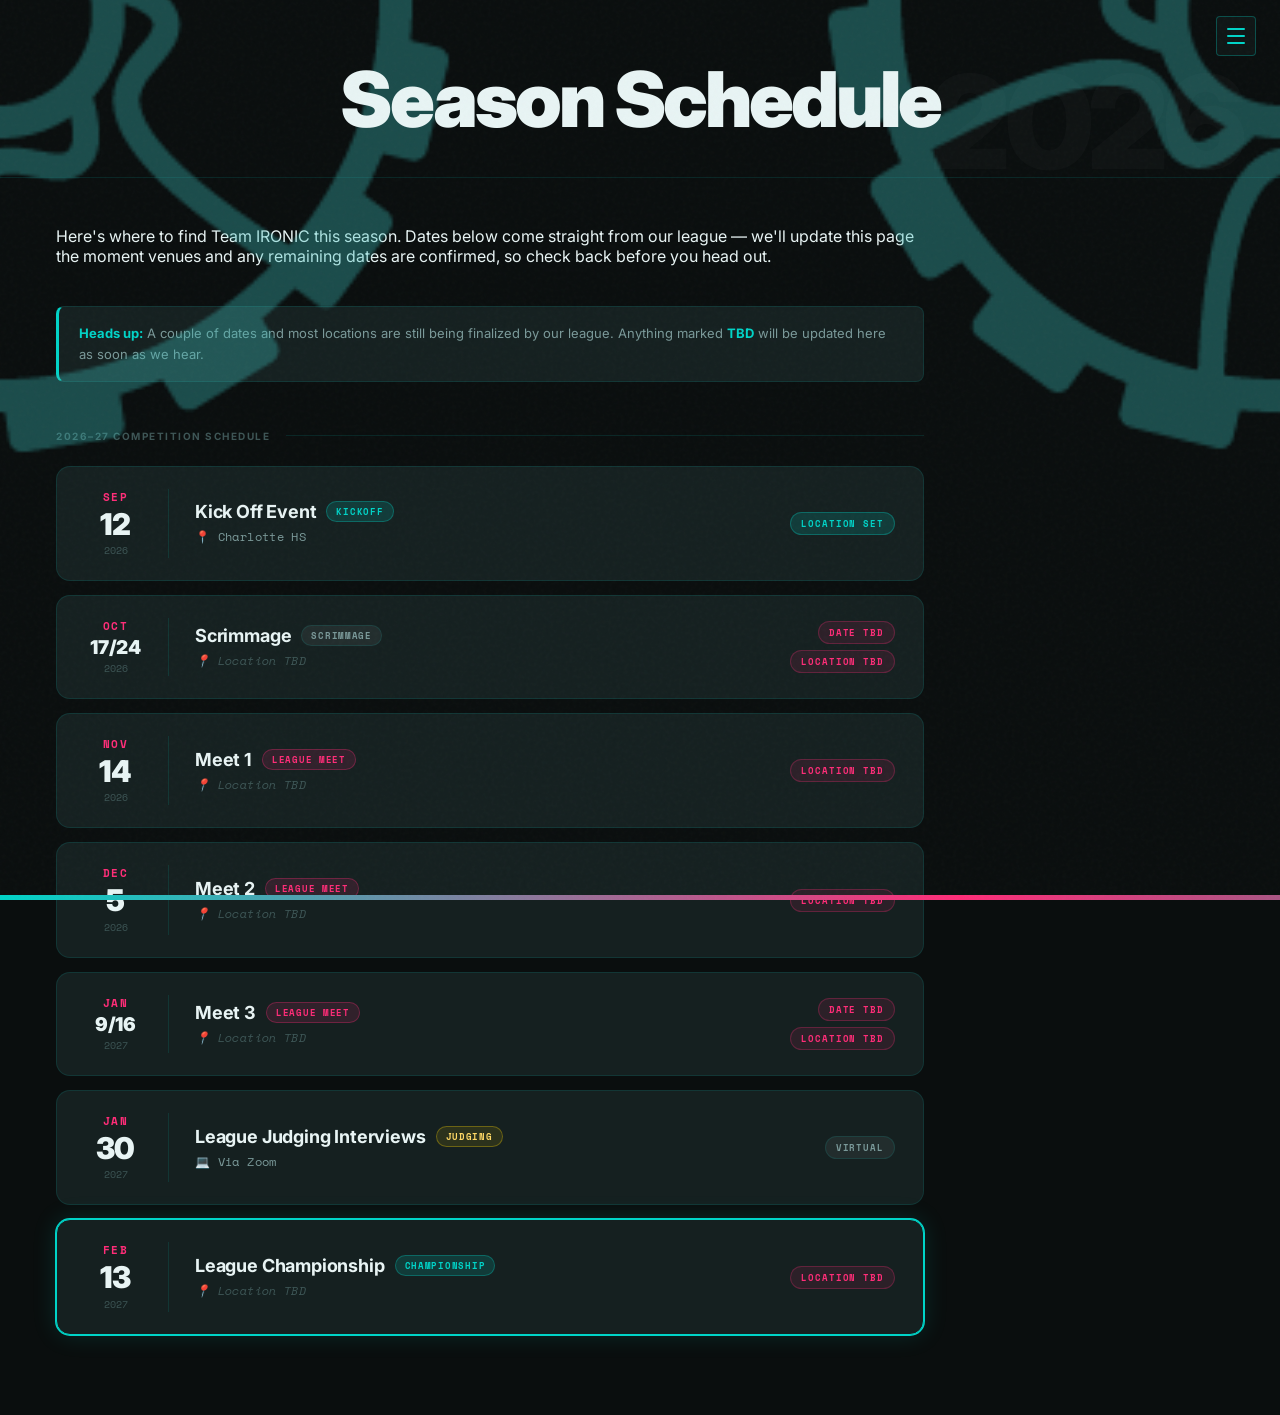
==== events.html @ a7f9b91f "Add files via upload" ====
<!DOCTYPE html>
<html lang="en">
<head>
<meta charset="UTF-8">
<meta name="viewport" content="width=device-width, initial-scale=1.0">
<title>Events — Team IRONIC</title>
<link rel="preconnect" href="https://fonts.googleapis.com">
<link rel="preconnect" href="https://fonts.gstatic.com" crossorigin>
<link href="https://fonts.googleapis.com/css2?family=Inter:wght@300;400;500;600;700;800;900&family=Space+Mono:wght@400;700&display=swap" rel="stylesheet">
<link rel="stylesheet" href="style.css">
</head>
<body data-page="events.html">


<!-- HAMBURGER BUTTON -->
<button class="hamburger-btn" id="hamburgerBtn" onclick="toggleNav()" aria-label="Toggle navigation">
  <span class="bar"></span>
  <span class="bar"></span>
  <span class="bar"></span>
</button>

<!-- NAV OVERLAY -->
<div class="nav-overlay" id="navOverlay" onclick="closeNav()"></div>


<!-- SIDEBAR -->
<nav id="sideNav">
  <div class="nav-brand">
    <div class="nav-number">FTC #14226</div>
    <div class="nav-logo"><span>IRON</span>IC</div>
    <div class="nav-sub">First Tech Challenge</div>
  </div>
  <div class="nav-links">
    <a class="nav-link" href="index.html">
      <span class="nav-icon">◈</span> Overview
    </a>
    <a class="nav-link" href="team.html">
      <span class="nav-icon">◉</span> Team
    </a>
    <a class="nav-link" href="events.html">
      <span class="nav-icon">▤</span> Events
    </a>
    <a class="nav-link" href="sponsor.html">
      <span class="nav-icon">◆</span> Sponsors
    </a>
  </div>
  <div class="nav-footer">
    <div class="nav-footer-text">
      Season 2026–27<br>
      BIOBUZZ
    </div>
  </div>
</nav>

  <main>

<div class="page active" id="page-events">
  <div class="page-header" style="position: relative; text-align: center; overflow: visible;">
    <h1 class="page-title" style="white-space: nowrap; position: relative; z-index: 3;">Season Schedule</h1>
    <div class="page-bg-text">2026</div>

    <!-- top-right gear -->
    <div style="position: absolute; top: 0; right: 0; width: 600px; height: 600px; overflow: hidden; pointer-events: none; z-index: 1;">
      <img src="gear.png" alt="" style="position: absolute; top: -600px; right: -600px; width: 1200px; height: 1200px; opacity: 0.35; animation: spin-cw 20s linear infinite;">
    </div>

    <!-- top-left gear -->
    <div style="position: absolute; top: 0; left: 0; width: 600px; height: 600px; overflow: hidden; pointer-events: none; z-index: 1;">
      <img src="gear.png" alt="" style="position: absolute; top: -600px; left: -600px; width: 1200px; height: 1200px; opacity: 0.35; animation: spin-ccw 20s linear infinite;">
    </div>
  </div>

  <div class="events-content">

    <p class="lead events-intro">
      Here's where to find Team IRONIC this season. Dates below come straight from our league — we'll
      update this page the moment venues and any remaining dates are confirmed, so check back before you head out.
    </p>

    <div class="events-note">
      <strong>Heads up:</strong> A couple of dates and most locations are still being finalized by our league.
      Anything marked <strong>TBD</strong> will be updated here as soon as we hear.
    </div>

    <div class="events-section-title">2026–27 Competition Schedule</div>

    <div class="event-timeline">

      <!-- Kick Off -->
      <div class="event-card">
        <div class="event-date-block">
          <div class="event-month">Sep</div>
          <div class="event-day">12</div>
          <div class="event-year">2026</div>
        </div>
        <div class="event-body">
          <div class="event-name-row">
            <span class="event-name">Kick Off Event</span>
            <span class="event-type-tag kickoff">Kickoff</span>
          </div>
          <div class="event-location">📍 Charlotte HS</div>
        </div>
        <div class="event-badges">
          <span class="event-badge confirmed">Location Set</span>
        </div>
      </div>

      <!-- Scrimmage -->
      <div class="event-card">
        <div class="event-date-block">
          <div class="event-month">Oct</div>
          <div class="event-day multi">17/24</div>
          <div class="event-year">2026</div>
        </div>
        <div class="event-body">
          <div class="event-name-row">
            <span class="event-name">Scrimmage</span>
            <span class="event-type-tag scrimmage">Scrimmage</span>
          </div>
          <div class="event-location tbd">📍 Location TBD</div>
        </div>
        <div class="event-badges">
          <span class="event-badge tbd">Date TBD</span>
          <span class="event-badge tbd">Location TBD</span>
        </div>
      </div>

      <!-- Meet 1 -->
      <div class="event-card">
        <div class="event-date-block">
          <div class="event-month">Nov</div>
          <div class="event-day">14</div>
          <div class="event-year">2026</div>
        </div>
        <div class="event-body">
          <div class="event-name-row">
            <span class="event-name">Meet 1</span>
            <span class="event-type-tag meet">League Meet</span>
          </div>
          <div class="event-location tbd">📍 Location TBD</div>
        </div>
        <div class="event-badges">
          <span class="event-badge tbd">Location TBD</span>
        </div>
      </div>

      <!-- Meet 2 -->
      <div class="event-card">
        <div class="event-date-block">
          <div class="event-month">Dec</div>
          <div class="event-day">5</div>
          <div class="event-year">2026</div>
        </div>
        <div class="event-body">
          <div class="event-name-row">
            <span class="event-name">Meet 2</span>
            <span class="event-type-tag meet">League Meet</span>
          </div>
          <div class="event-location tbd">📍 Location TBD</div>
        </div>
        <div class="event-badges">
          <span class="event-badge tbd">Location TBD</span>
        </div>
      </div>

      <!-- Meet 3 -->
      <div class="event-card">
        <div class="event-date-block">
          <div class="event-month">Jan</div>
          <div class="event-day multi">9/16</div>
          <div class="event-year">2027</div>
        </div>
        <div class="event-body">
          <div class="event-name-row">
            <span class="event-name">Meet 3</span>
            <span class="event-type-tag meet">League Meet</span>
          </div>
          <div class="event-location tbd">📍 Location TBD</div>
        </div>
        <div class="event-badges">
          <span class="event-badge tbd">Date TBD</span>
          <span class="event-badge tbd">Location TBD</span>
        </div>
      </div>

      <!-- Judging -->
      <div class="event-card">
        <div class="event-date-block">
          <div class="event-month">Jan</div>
          <div class="event-day">30</div>
          <div class="event-year">2027</div>
        </div>
        <div class="event-body">
          <div class="event-name-row">
            <span class="event-name">League Judging Interviews</span>
            <span class="event-type-tag judging">Judging</span>
          </div>
          <div class="event-location">💻 Via Zoom</div>
        </div>
        <div class="event-badges">
          <span class="event-badge virtual">Virtual</span>
        </div>
      </div>

      <!-- Championship -->
      <div class="event-card featured">
        <div class="event-date-block">
          <div class="event-month">Feb</div>
          <div class="event-day">13</div>
          <div class="event-year">2027</div>
        </div>
        <div class="event-body">
          <div class="event-name-row">
            <span class="event-name">League Championship</span>
            <span class="event-type-tag championship">Championship</span>
          </div>
          <div class="event-location tbd">📍 Location TBD</div>
        </div>
        <div class="event-badges">
          <span class="event-badge tbd">Location TBD</span>
        </div>
      </div>

    </div>

  </div>

</div>

</main>

<!-- RGB light strip, cycles through site colors at the very bottom of the page -->
<div class="rgb-strip"></div>

<script src="script.js"></script>
</body>
</html>
---- style.css ----
/* ============================================
   TEAM IRONIC WEBSITE STYLES
   All colors are set as CSS variables in :root
   at the very top. Change a value there and it
   updates everywhere on the site that uses it.
   ============================================ */

:root {
    --teal: #00D4C8;
    --teal-dim: #00A89E;
    --teal-glow: rgba(0,212,200,0.15);
    --teal-border: rgba(0,212,200,0.3);
    --pink: #FF2D78;
    --pink-dim: rgba(255,45,120,0.15);
    --bg: #0A0E0E;
    --bg2: #0F1616;
    --bg3: #131E1E;
    --surface: #152020;
    --surface2: #1C2B2B;
    --text: #E8F4F4;
    --text-dim: #7A9999;
    --text-muted: #3D5555;
    --border: rgba(0,212,200,0.12);
  }

  * { margin: 0; padding: 0; box-sizing: border-box; }

  html { scroll-behavior: smooth; }

  body {
    background: var(--bg);
    color: var(--text);
    font-family: "Inter", sans-serif;
    font-weight: 400;
    min-height: 100vh;
    overflow-x: hidden;
  }

  /* ── NOISE OVERLAY ── */
  body::before {
    content: "";
    position: fixed;
    inset: 0;
    background-image: url("data:image/svg+xml,%3Csvg viewBox='0 0 256 256' xmlns='http://www.w3.org/2000/svg'%3E%3Cfilter id='noise'%3E%3CfeTurbulence type='fractalNoise' baseFrequency='0.9' numOctaves='4' stitchTiles='stitch'/%3E%3C/filter%3E%3Crect width='100%25' height='100%25' filter='url(%23noise)' opacity='0.04'/%3E%3C/svg%3E");
    pointer-events: none;
    z-index: 9999;
    opacity: 0.6;
  }

  /* ── SIDEBAR NAV ── */
  nav {
    position: fixed;
    left: 0; top: 0; bottom: 0;
    width: 220px;
    background: var(--bg2);
    border-right: 1px solid var(--border);
    display: flex;
    flex-direction: column;
    padding: 0;
    z-index: 100;
    overflow: hidden;
  }

  .nav-brand {
    padding: 32px 24px 24px;
    border-bottom: 1px solid var(--border);
  }

  .nav-number {
    font-family: "Space Mono", monospace;
    font-size: 11px;
    color: var(--pink);
    letter-spacing: 0.2em;
    margin-bottom: 6px;
  }

  .nav-logo {
    font-family: "Inter", sans-serif;
    font-size: 18px;
    font-weight: 800;
    color: var(--text);
    letter-spacing: -0.02em;
    line-height: 1.2;
  }

  .nav-logo span { color: var(--teal); }

  .nav-sub {
    font-family: "Space Mono", monospace;
    font-size: 9px;
    color: var(--text-dim);
    letter-spacing: 0.15em;
    margin-top: 4px;
  }

  .nav-links {
    flex: 1;
    display: flex;
    flex-direction: column;
    padding: 16px 0;
    gap: 2px;
  }

  .nav-link {
    display: flex;
    align-items: center;
    gap: 12px;
    padding: 12px 24px;
    cursor: pointer;
    transition: all 0.2s;
    border-left: 2px solid transparent;
    font-family: "Space Mono", monospace;
    font-size: 11px;
    letter-spacing: 0.1em;
    color: var(--text-dim);
    text-transform: uppercase;
    position: relative;
    overflow: hidden;
  }

  .nav-link::before {
    content: "";
    position: absolute;
    inset: 0;
    background: var(--teal-glow);
    opacity: 0;
    transition: opacity 0.2s;
  }

  .nav-link:hover { color: var(--teal); border-left-color: var(--teal-dim); }
  .nav-link:hover::before { opacity: 1; }

  .nav-link.active {
    color: var(--teal);
    border-left-color: var(--teal);
  }
  .nav-link.active::before { opacity: 1; }

  /* pink accent on every other nav item hover */
  .nav-link:nth-child(even):hover { color: var(--pink); border-left-color: var(--pink); }
  .nav-link:nth-child(even):hover::before { background: var(--pink-dim); opacity: 1; }

  .nav-icon {
    font-size: 14px;
    width: 16px;
    text-align: center;
    flex-shrink: 0;
  }

  .nav-footer {
    padding: 20px 24px;
    border-top: 1px solid var(--border);
  }

  .nav-footer-text {
    font-family: "Space Mono", monospace;
    font-size: 9px;
    color: var(--text-muted);
    letter-spacing: 0.1em;
    line-height: 1.8;
  }

  /* ── MAIN CONTENT ── */
  main { margin-left: 220px; min-height: 100vh; }

  /* ── PAGES ── */
  .page { display: none; animation: fadeIn 0.3s ease; }
  .page.active { display: block; }
  @keyframes fadeIn { from { opacity:0; transform:translateY(6px); } to { opacity:1; transform:translateY(0); } }

  /* ── PAGE HEADER — not uniform, each page gets its own vibe via color ── */
  .page-header {
    padding: 64px 56px 40px;
    position: relative; overflow: hidden;
    border-bottom: 1px solid var(--border);
  }


  .page-title {
    font-family: "Inter", sans-serif;
    font-size: clamp(42px, 6vw, 80px);
    font-weight: 900;
    line-height: 0.95; color: var(--text); letter-spacing: -0.04em;
  }
  .page-title .accent { color: var(--teal); }
  .page-bg-text {
    position: absolute; right: 40px; bottom: -10px;
    font-family: "Inter", sans-serif; font-size: 130px; font-weight: 900;
    color: rgba(255,255,255,0.025); pointer-events: none; user-select: none;
    line-height:1; letter-spacing: -0.05em;
  }

  /* ── OVERVIEW ── */
  .overview-hero {
    display: grid; grid-template-columns: 1fr 420px;
    gap: 0; align-items: stretch; min-height: 380px;
    border-bottom: 1px solid var(--border);
  }
  .hero-text {
    padding: 56px 56px 48px;
    border-right: 1px solid var(--border);
    display: flex; flex-direction: column; justify-content: space-between;
  }
  .hero-text .lead {
    font-size: 22px; line-height: 1.8; color: var(--text-dim);
    margin-bottom: 0; font-weight: 400; max-width: 680px;
  }




  /* ── STATS — big, airy, each number feels deliberate ── */





  .stat-label {
    font-size: 12px; font-weight: 500; color: var(--text-muted);
    letter-spacing: 0; text-transform: none;
  }



  /* ── INFO SECTION — not a grid. each one is its own strip with a big number ── */






  /* counter column */








  /* ── EVENTS ── */

  .events-section-title {
    font-family: "Inter", sans-serif; font-size: 10px; font-weight: 700;
    letter-spacing: 0.15em; text-transform: uppercase; color: var(--text-muted);
    margin-bottom: 24px; display: flex; align-items: center; gap: 16px;
  }
  .events-section-title::after { content: ""; flex: 1; height: 1px; background: var(--border); }

  .events-content { padding: 48px 56px 72px; max-width: 980px; }
  .events-intro { margin-bottom: 40px; }

  .events-note {
    background: var(--surface);
    border: 1px solid var(--border);
    border-left: 3px solid var(--teal);
    border-radius: 8px;
    padding: 16px 20px;
    font-size: 13px;
    color: var(--text-dim);
    line-height: 1.6;
    margin-bottom: 48px;
  }
  .events-note strong { color: var(--teal); }

  .event-timeline {
    display: flex;
    flex-direction: column;
    gap: 14px;
    margin-bottom: 8px;
  }

  .event-card {
    display: flex;
    align-items: center;
    gap: 26px;
    background: var(--surface);
    border: 1px solid var(--border);
    border-radius: 14px;
    padding: 22px 28px;
    transition: border-color 0.2s, transform 0.2s;
  }
  .event-card:hover { border-color: var(--teal-border); transform: translateX(4px); }
  .event-card.featured {
    border-color: var(--teal);
    box-shadow: 0 0 0 1px var(--teal), 0 0 24px var(--teal-glow);
  }

  .event-date-block {
    flex-shrink: 0;
    width: 84px;
    text-align: center;
    border-right: 1px solid var(--border);
    padding-right: 22px;
  }
  .event-month {
    font-family: "Space Mono", monospace;
    font-size: 11px; font-weight: 700; letter-spacing: 0.15em;
    text-transform: uppercase; color: var(--pink);
    margin-bottom: 4px;
  }
  .event-day {
    font-family: "Inter", sans-serif;
    font-size: 30px; font-weight: 900; color: var(--text);
    line-height: 1.05; letter-spacing: -0.02em;
  }
  .event-day.multi { font-size: 19px; }
  .event-year {
    font-family: "Space Mono", monospace;
    font-size: 10px; color: var(--text-muted); margin-top: 3px;
  }

  .event-body { flex: 1; min-width: 0; }
  .event-name-row {
    display: flex; align-items: center; gap: 10px; flex-wrap: wrap;
    margin-bottom: 6px;
  }
  .event-name {
    font-size: 18px; font-weight: 700; color: var(--text); letter-spacing: -0.01em;
  }
  .event-type-tag {
    display: inline-block;
    font-family: "Space Mono", monospace;
    font-size: 9px; font-weight: 700; letter-spacing: 0.08em;
    text-transform: uppercase; padding: 3px 9px; border-radius: 20px;
    flex-shrink: 0;
  }
  .event-type-tag.kickoff      { background: var(--teal-glow); color: var(--teal); border: 1px solid var(--teal-border); }
  .event-type-tag.scrimmage    { background: rgba(255,255,255,0.06); color: var(--text-dim); border: 1px solid var(--border); }
  .event-type-tag.meet         { background: rgba(255,45,120,0.12); color: var(--pink); border: 1px solid rgba(255,45,120,0.3); }
  .event-type-tag.judging      { background: rgba(255,215,0,0.1); color: #FFD966; border: 1px solid rgba(255,215,0,0.3); }
  .event-type-tag.championship { background: var(--teal-glow); color: var(--teal); border: 1px solid var(--teal-border); }

  .event-location {
    font-family: "Space Mono", monospace;
    font-size: 12px; color: var(--text-dim); letter-spacing: 0.03em;
  }
  .event-location.tbd { color: var(--text-muted); font-style: italic; }

  .event-badges {
    flex-shrink: 0;
    display: flex; flex-direction: column; align-items: flex-end; gap: 6px;
  }
  .event-badge {
    font-family: "Space Mono", monospace;
    font-size: 9px; font-weight: 700; letter-spacing: 0.1em; text-transform: uppercase;
    padding: 4px 10px; border-radius: 20px; white-space: nowrap;
  }
  .event-badge.confirmed { background: var(--teal-glow); color: var(--teal); border: 1px solid var(--teal-border); }
  .event-badge.tbd       { background: rgba(255,45,120,0.1); color: var(--pink); border: 1px solid rgba(255,45,120,0.25); }
  .event-badge.virtual   { background: rgba(255,255,255,0.06); color: var(--text-dim); border: 1px solid var(--border); }

  @media (max-width: 700px) {
    .event-card { flex-wrap: wrap; padding: 20px; gap: 16px; }
    .event-date-block { border-right: none; border-bottom: 1px solid var(--border); width: 100%; text-align: left; padding-right: 0; padding-bottom: 14px; display: flex; align-items: baseline; gap: 10px; }
    .event-day { font-size: 22px; }
    .event-badges { flex-direction: row; align-items: center; width: 100%; }
    .events-content { padding: 32px 24px 56px; }
  }



  /* ── TEAM — big photo, name underneath, very clean ── */
  .team-content { padding: 48px 56px 72px; }
  .team-grid {
    display: flex !important;
    flex-wrap: wrap !important;
    justify-content: center !important;
    width: 100% !important;
    gap: 28px 24px; margin-bottom: 56px;
  }
  .team-card {
    background: transparent; border: none; border-radius: 0;
    overflow: visible; transition: transform 0.2s;
    width: 210px; flex-shrink: 0;
  }
  .team-card:hover { transform: translateY(-6px); }
  .team-card:nth-child(even):hover { transform: translateY(-6px); box-shadow: none; border-color: transparent; }
  .team-card-img { position: relative; aspect-ratio: 3/4; overflow: hidden; border-radius: 4px; margin-bottom: 14px; }
  .team-card-img img {
    width: 100%; height: 100%; object-fit: cover;
    filter: saturate(0) brightness(0.6); transition: filter 0.35s;
  }
  .team-card:hover .team-card-img img { filter: saturate(0.2) brightness(0.75); }
  .team-card-img::after {
    content: ""; position: absolute; bottom: 0; left: 0; right: 0;
    height: 60%; background: linear-gradient(to top, rgba(10,14,14,0.85), transparent);
  }
  .team-card-img::before {
    content: ""; position: absolute; bottom: 0; left: 0; right: 0; height: 2px;
    background: var(--teal); z-index: 2; transform: scaleX(0); transform-origin: left;
    transition: transform 0.3s ease;
  }
  .team-card:hover .team-card-img::before { transform: scaleX(1); }
  .team-card:nth-child(even) .team-card-img::before { background: var(--pink); }
  .team-card-body { padding: 0; }
  .team-card-name { font-size: 15px; font-weight: 600; color: var(--text); margin-bottom: 4px; letter-spacing: -0.01em; }
  .team-card-role { font-size: 11px; font-weight: 500; color: var(--teal); text-transform: uppercase; letter-spacing: 0.06em; }
  .team-card:nth-child(even) .team-card-role { color: var(--pink); }
  .team-card-grade { font-size: 11px; color: var(--text-muted); margin-top: 3px; }


  /* ── ALUMNI — no cards. big quotes ── */














  /* ── AWARDS ── */

  /* two featured awards side by side, no box feeling */

























  /* ── SPONSORS ── */
  .sponsor-content { padding: 48px 56px 72px; max-width: 980px; }
  .sponsor-intro { margin-bottom: 40px; }

  .tier-grid {
    display: grid;
    grid-template-columns: repeat(4, 1fr);
    gap: 16px;
    margin-bottom: 8px;
  }
  .tier-card {
    background: var(--surface);
    border: 1px solid var(--border);
    border-radius: 10px;
    padding: 22px 18px;
    text-align: center;
  }
  .tier-card.tier-featured {
    border-color: var(--teal);
    box-shadow: 0 0 0 1px var(--teal), 0 0 24px var(--teal-glow);
  }
  .tier-name {
    font-family: "Space Mono", monospace;
    font-size: 12px; font-weight: 700; letter-spacing: 0.1em; text-transform: uppercase;
    color: var(--pink); margin-bottom: 10px;
  }
  .tier-card.tier-featured .tier-name { color: var(--teal); }
  .tier-amount {
    font-family: "Inter", sans-serif;
    font-size: 26px; font-weight: 800; color: var(--text); margin-bottom: 10px; letter-spacing: -0.02em;
  }
  .tier-perks { font-size: 12px; color: var(--text-dim); line-height: 1.5; }

  .sponsor-form-wrap {
    background: var(--surface);
    border: 1px solid var(--border);
    border-radius: 14px;
    padding: 40px;
    max-width: 640px;
  }

  .form-row { margin-bottom: 20px; }
  .form-row-split { display: grid; grid-template-columns: 1fr 1fr; gap: 20px; }

  .sponsor-form-wrap label {
    display: block;
    font-family: "Space Mono", monospace;
    font-size: 11px; font-weight: 700; letter-spacing: 0.08em; text-transform: uppercase;
    color: var(--text-dim); margin-bottom: 8px;
  }

  .sponsor-form-wrap input[type="text"],
  .sponsor-form-wrap input[type="email"],
  .sponsor-form-wrap input[type="tel"],
  .sponsor-form-wrap select,
  .sponsor-form-wrap textarea {
    width: 100%;
    background: var(--bg2);
    border: 1px solid var(--border);
    border-radius: 6px;
    padding: 11px 14px;
    color: var(--text);
    font-family: "Inter", sans-serif;
    font-size: 14px;
    outline: none;
    transition: border-color 0.15s;
  }
  .sponsor-form-wrap textarea { resize: vertical; }
  .sponsor-form-wrap input:focus,
  .sponsor-form-wrap select:focus,
  .sponsor-form-wrap textarea:focus { border-color: var(--teal); }

  .sponsor-submit-btn {
    margin-top: 4px;
    padding: 12px 27px;
    background: var(--teal);
    color: var(--bg);
    border: 2px solid var(--teal);
    border-radius: 8px;
    font-family: "Inter", sans-serif;
    font-size: 14px;
    font-weight: 700;
    letter-spacing: 0.01em;
    cursor: pointer;
    transition: background 0.15s, color 0.15s, border-color 0.15s;
  }
  .sponsor-submit-btn:hover:not(:disabled) {
    background: transparent; color: var(--pink); border-color: var(--pink);
  }
  .sponsor-submit-btn:disabled { opacity: 0.6; cursor: default; }

  .form-status { margin-top: 14px; font-size: 13px; }
  .form-status.error { color: var(--pink); }

  .form-success {
    background: var(--surface);
    border: 1px solid var(--teal-border);
    border-radius: 14px;
    padding: 40px;
    max-width: 640px;
  }
  .form-success-title {
    font-family: "Inter", sans-serif;
    font-size: 22px; font-weight: 800; color: var(--teal); margin-bottom: 10px;
  }
  .form-success p { color: var(--text-dim); font-size: 14px; line-height: 1.6; }

  @media (max-width: 900px) {
    .tier-grid { grid-template-columns: repeat(2, 1fr); }
    .form-row-split { grid-template-columns: 1fr; gap: 0; }
    .sponsor-form-wrap { padding: 28px; }
    .sponsor-content { padding: 32px 24px 56px; }
  }

  /* ── CONTACT ── */

















  /* ── SCROLLBAR ── */
  ::-webkit-scrollbar { width: 4px; }
  ::-webkit-scrollbar-track { background: var(--bg); }
  ::-webkit-scrollbar-thumb {
    background: linear-gradient(var(--pink), var(--teal));
    border-radius: 2px;
  }

  /* ── HAMBURGER BUTTON (always visible) ── */
  .hamburger-btn {
    position: fixed;
    top: 16px;
    left: 16px;
    z-index: 300;
    width: 40px;
    height: 40px;
    background: var(--bg2);
    border: 1px solid var(--teal-border);
    border-radius: 4px;
    cursor: pointer;
    display: flex;
    flex-direction: column;
    align-items: center;
    justify-content: center;
    gap: 5px;
    transition: background 0.2s, border-color 0.2s;
  }

  .hamburger-btn:hover {
    background: var(--surface);
    border-color: var(--teal);
  }

  .hamburger-btn .bar {
    width: 18px;
    height: 2px;
    background: var(--teal);
    border-radius: 2px;
    transition: all 0.25s ease;
    transform-origin: center;
  }

  .hamburger-btn.open {
    border-color: rgba(255,45,120,0.5);
    background: rgba(255,45,120,0.08);
  }

  .hamburger-btn.open .bar { background: var(--pink); }

  .hamburger-btn.open .bar:nth-child(1) {
    transform: translateY(7px) rotate(45deg);
  }
  .hamburger-btn.open .bar:nth-child(2) {
    opacity: 0;
    transform: scaleX(0);
  }
  .hamburger-btn.open .bar:nth-child(3) {
    transform: translateY(-7px) rotate(-45deg);
  }

  /* ── NAV OVERLAY ── */
  .nav-overlay {
    position: fixed;
    inset: 0;
    background: rgba(0,0,0,0.6);
    z-index: 150;
    opacity: 0;
    pointer-events: none;
    transition: opacity 0.3s;
    backdrop-filter: blur(2px);
  }
  .nav-overlay.visible {
    opacity: 1;
    pointer-events: all;
  }


  /* ── GLOW EFFECTS ── */
  .glow-dot {
    display: inline-block;
    width: 6px;
    height: 6px;
    border-radius: 50%;
    background: var(--teal);
    box-shadow: 0 0 8px var(--teal);
    margin-right: 8px;
    animation: pulse 2s infinite;
  }

  @keyframes pulse {
    0%,100% { opacity: 1; }
    50% { opacity: 0.4; }
  }



  /* ── DESKTOP: sidebar hidden by default, slides in via hamburger ── */
  @media (min-width: 769px) {
    .hamburger-btn { display: flex !important; left: auto !important; right: 24px !important; }
    main { margin-left: 0; }

    nav {
      transform: translateX(-100%);
      transition: transform 0.3s cubic-bezier(0.4,0,0.2,1);
      z-index: 200;
    }
    nav.open {
      transform: translateX(0);
    }

    .nav-overlay {
      display: block !important;
      opacity: 0;
      pointer-events: none;
      transition: opacity 0.3s;
    }
    .nav-overlay.visible { opacity: 1; pointer-events: all; }
  }

  /* ── TABLET (769–1100px): tighter content padding ── */
  @media (min-width: 769px) and (max-width: 1100px) {
    .page-header,
  .overview-hero,
  .team-content {
      padding-left: 32px !important;
      padding-right: 32px !important;
    }
    .overview-hero { grid-template-columns: 1fr !important; }



    .page-bg-text { display: none !important; }
    .hero-banner-wrap { padding-left: 32px !important; padding-right: 32px !important; }
    .hero-banner-wrap .hero-ghost { display: none !important; }
    .hero-banner-wrap .hero-title-row span { font-size: clamp(32px, 7vw, 72px) !important; }
  }

/* ---- gear spin animations + hero banner layout (from the home page) ---- */
/* ── GEAR SPIN ANIMATIONS ── */
  @keyframes spin-cw  { from { transform: rotate(0deg); } to { transform: rotate(360deg); } }
  @keyframes spin-ccw { from { transform: rotate(0deg); } to { transform: rotate(-360deg); } }
  .gear-spin         { animation: spin-cw  20s linear infinite; display: block; width: 100%; }
  .gear-spin-reverse { animation: spin-ccw 20s linear infinite; display: block; width: 100%; }

  .hero-banner-wrap {
    position: relative;
    width: 100%;
    overflow: visible;
    background: var(--bg);
  }

  /* ── DESKTOP HERO ── */
  .hero-desktop {
    position: relative;
    padding: 56px 56px 0;
    min-height: 420px;
  }

  .hero-top-row {
    display: flex;
    justify-content: space-between;
    align-items: flex-start;
    position: relative;
    z-index: 3;
    margin-bottom: 28px;
  }

  .hero-teamnum {
    font-family: "Inter", sans-serif;
    font-size: 18px;
    font-weight: 700;
    color: var(--text-muted);
    letter-spacing: 0.05em;
    text-decoration: underline;
    text-decoration-color: var(--border);
    text-underline-offset: 6px;
    margin-bottom: 8px;
  }

  .hero-teamname {
    font-family: "Inter", sans-serif;
    font-size: clamp(80px, 11vw, 160px);
    font-weight: 900;
    color: var(--teal);
    letter-spacing: -0.04em;
    line-height: 0.9;
  }

  .hero-meta-block {
    position: fixed;
    bottom: 24px;
    right: 24px;
    text-align: right;
    z-index: 50;
  }
  .hero-meta-line {
    font-family: "Space Mono", monospace;
    font-size: 11px;
    color: var(--text-dim);
    letter-spacing: 0.08em;
    line-height: 1.6;
  }
  .hero-meta-line:first-child { color: var(--pink); font-weight: 700; }



  .hero-stats {
    display: flex;
    align-items: stretch;
    border: 1px solid var(--border);
    border-radius: 8px;
    overflow: hidden;
    width: fit-content;
    position: relative;
    z-index: 3;
    background: var(--surface);
    margin-bottom: 40px;
  }
  .hero-stat {
    padding: 14px 26px;
    display: flex;
    flex-direction: column;
    gap: 3px;
  }
  .hero-stat-num {
    font-family: "Inter", sans-serif;
    font-size: 20px; font-weight: 800;
    color: var(--pink); letter-spacing: -0.02em; line-height: 1;
  }
  .hero-stat-label {
    font-size: 10px; font-weight: 500;
    color: var(--pink); opacity: 0.7; text-transform: uppercase; letter-spacing: 0.05em;
  }
  .hero-stat-div { width: 1px; background: var(--border); flex-shrink: 0; }

  /* gears bleeding off bottom corners — same size, exactly half cropped by page edge */
  .hero-gear-desktop-left {
    position: absolute;
    bottom: -460px; left: -300px;
    width: 600px;
    opacity: 0.6;
    z-index: 1;
    pointer-events: none;
  }
  .hero-gear-desktop-right {
    position: absolute;
    bottom: -180px; right: -300px;
    width: 600px;
    opacity: 0.6;
    z-index: 1;
    pointer-events: none;
  }

  .hero-cutoff-line {
    position: relative;
    z-index: 3;
    height: 1px;
    background: linear-gradient(90deg, var(--teal), var(--pink), transparent);
    margin: 0 -56px;
  }


/* ---- countdown card responsive width ---- */
@media (max-width: 1000px) {
    .countdown-card { flex: 1 1 100% !important; max-width: 460px; }
  }

/* ---- countdown card styling ---- */
.countdown-card {
    background: var(--surface);
    border: 1px solid var(--border);
    border-radius: 14px;
    padding: 40px 40px 36px;
  }
  .countdown-label {
    font-family: "Space Mono", monospace;
    font-size: 13px;
    color: var(--teal);
    letter-spacing: 0.2em;
    text-transform: uppercase;
    display: flex;
    align-items: center;
    justify-content: center;
    text-align: center;
    gap: 10px;
    margin-bottom: 32px;
  }






  @media (max-width: 900px) {
    .countdown-card { flex: 1 1 100% !important; }
  }

/* ---- rgb light strip at the bottom of the page (desktop only) ---- */
.rgb-strip { display: none; }
  @media (min-width: 769px) {
    .rgb-strip {
      display: block;
      position: fixed;
      bottom: 0; left: 0; right: 0;
      height: 5px;
      background: linear-gradient(90deg,
        var(--teal), var(--pink), var(--teal-dim), var(--pink), var(--teal));
      background-size: 300% 100%;
      animation: rgbCycle 8s linear infinite;
      z-index: 250;
      pointer-events: none;
    }
  }
  @keyframes rgbCycle {
    0%   { background-position: 0% 0; }
    100% { background-position: 300% 0; }
  }
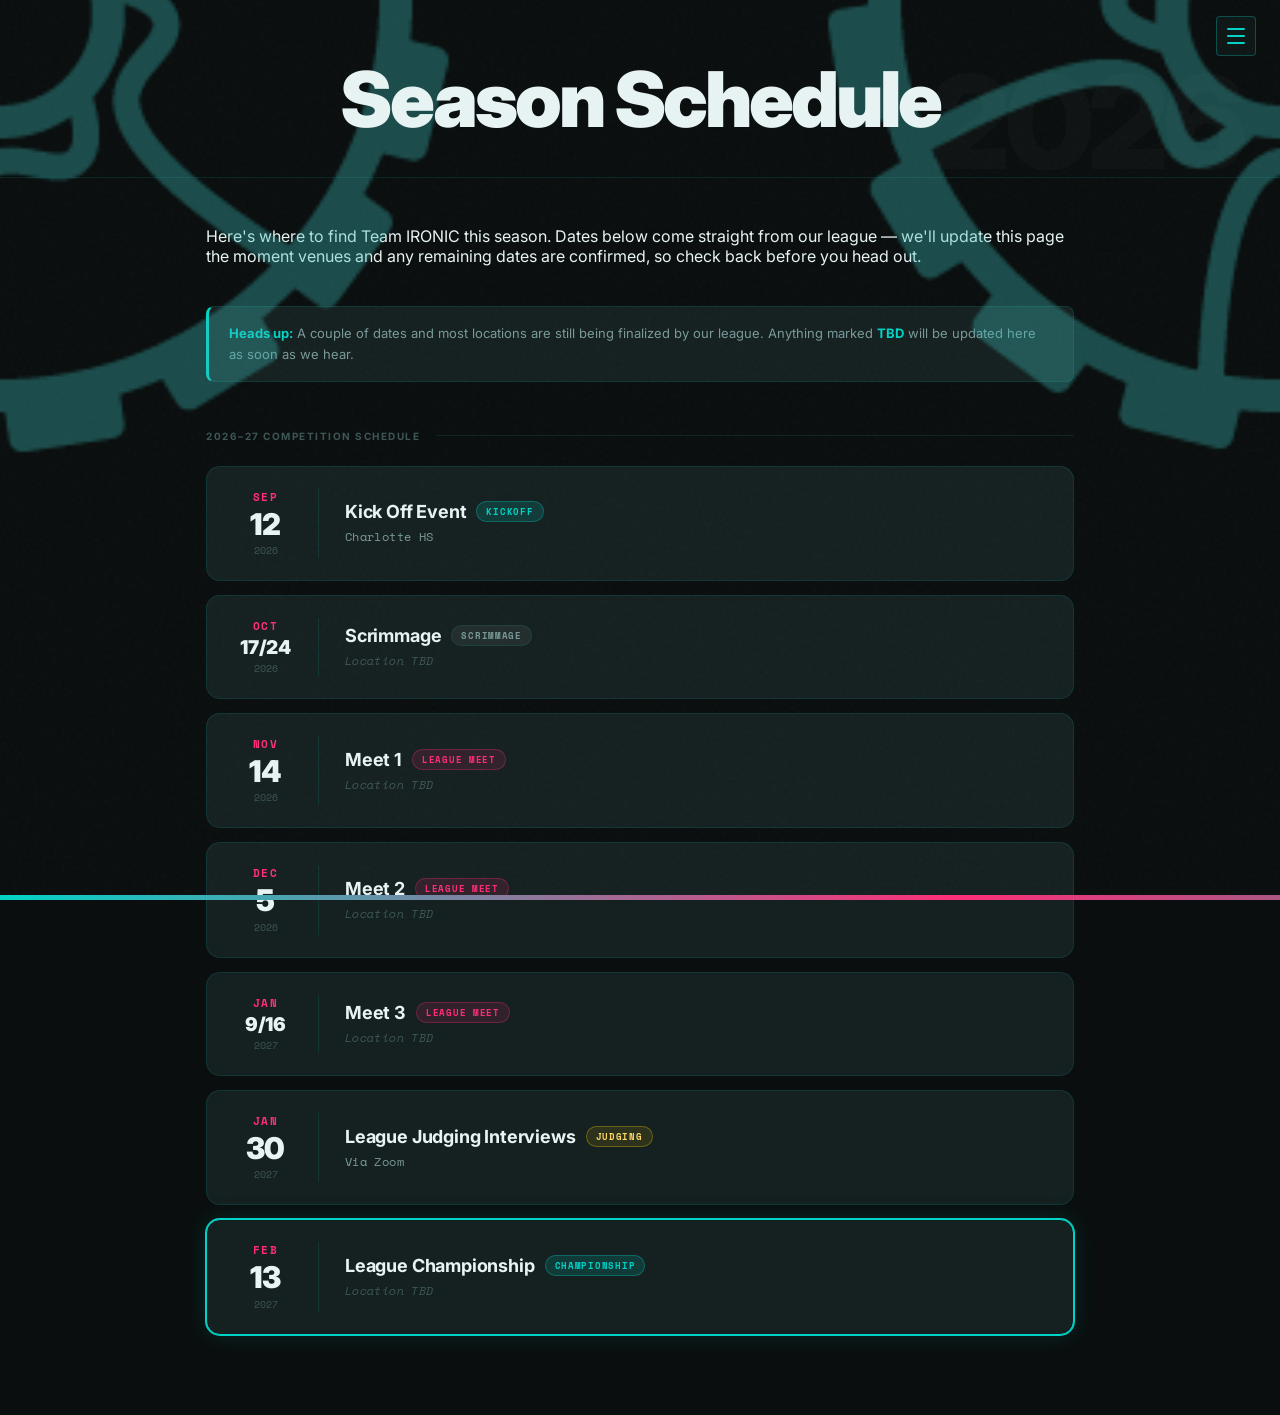
==== commit 09d47ef1: "Add files via upload" ====
--- a/events.html
+++ b/events.html
@@ -98,10 +98,7 @@
             <span class="event-name">Kick Off Event</span>
             <span class="event-type-tag kickoff">Kickoff</span>
           </div>
-          <div class="event-location">📍 Charlotte HS</div>
-        </div>
-        <div class="event-badges">
-          <span class="event-badge confirmed">Location Set</span>
+          <div class="event-location">Charlotte HS</div>
         </div>
       </div>
 
@@ -117,11 +114,7 @@
             <span class="event-name">Scrimmage</span>
             <span class="event-type-tag scrimmage">Scrimmage</span>
           </div>
-          <div class="event-location tbd">📍 Location TBD</div>
-        </div>
-        <div class="event-badges">
-          <span class="event-badge tbd">Date TBD</span>
-          <span class="event-badge tbd">Location TBD</span>
+          <div class="event-location tbd">Location TBD</div>
         </div>
       </div>
 
@@ -137,10 +130,7 @@
             <span class="event-name">Meet 1</span>
             <span class="event-type-tag meet">League Meet</span>
           </div>
-          <div class="event-location tbd">📍 Location TBD</div>
-        </div>
-        <div class="event-badges">
-          <span class="event-badge tbd">Location TBD</span>
+          <div class="event-location tbd">Location TBD</div>
         </div>
       </div>
 
@@ -156,10 +146,7 @@
             <span class="event-name">Meet 2</span>
             <span class="event-type-tag meet">League Meet</span>
           </div>
-          <div class="event-location tbd">📍 Location TBD</div>
-        </div>
-        <div class="event-badges">
-          <span class="event-badge tbd">Location TBD</span>
+          <div class="event-location tbd">Location TBD</div>
         </div>
       </div>
 
@@ -175,11 +162,7 @@
             <span class="event-name">Meet 3</span>
             <span class="event-type-tag meet">League Meet</span>
           </div>
-          <div class="event-location tbd">📍 Location TBD</div>
-        </div>
-        <div class="event-badges">
-          <span class="event-badge tbd">Date TBD</span>
-          <span class="event-badge tbd">Location TBD</span>
+          <div class="event-location tbd">Location TBD</div>
         </div>
       </div>
 
@@ -195,10 +178,7 @@
             <span class="event-name">League Judging Interviews</span>
             <span class="event-type-tag judging">Judging</span>
           </div>
-          <div class="event-location">💻 Via Zoom</div>
-        </div>
-        <div class="event-badges">
-          <span class="event-badge virtual">Virtual</span>
+          <div class="event-location">Via Zoom</div>
         </div>
       </div>
 
@@ -214,10 +194,7 @@
             <span class="event-name">League Championship</span>
             <span class="event-type-tag championship">Championship</span>
           </div>
-          <div class="event-location tbd">📍 Location TBD</div>
-        </div>
-        <div class="event-badges">
-          <span class="event-badge tbd">Location TBD</span>
+          <div class="event-location tbd">Location TBD</div>
         </div>
       </div>
 
--- a/style.css
+++ b/style.css
@@ -247,7 +247,7 @@
   }
   .events-section-title::after { content: ""; flex: 1; height: 1px; background: var(--border); }
 
-  .events-content { padding: 48px 56px 72px; max-width: 980px; }
+  .events-content { padding: 48px 56px 72px; max-width: 980px; margin: 0 auto; }
   .events-intro { margin-bottom: 40px; }
 
   .events-note {
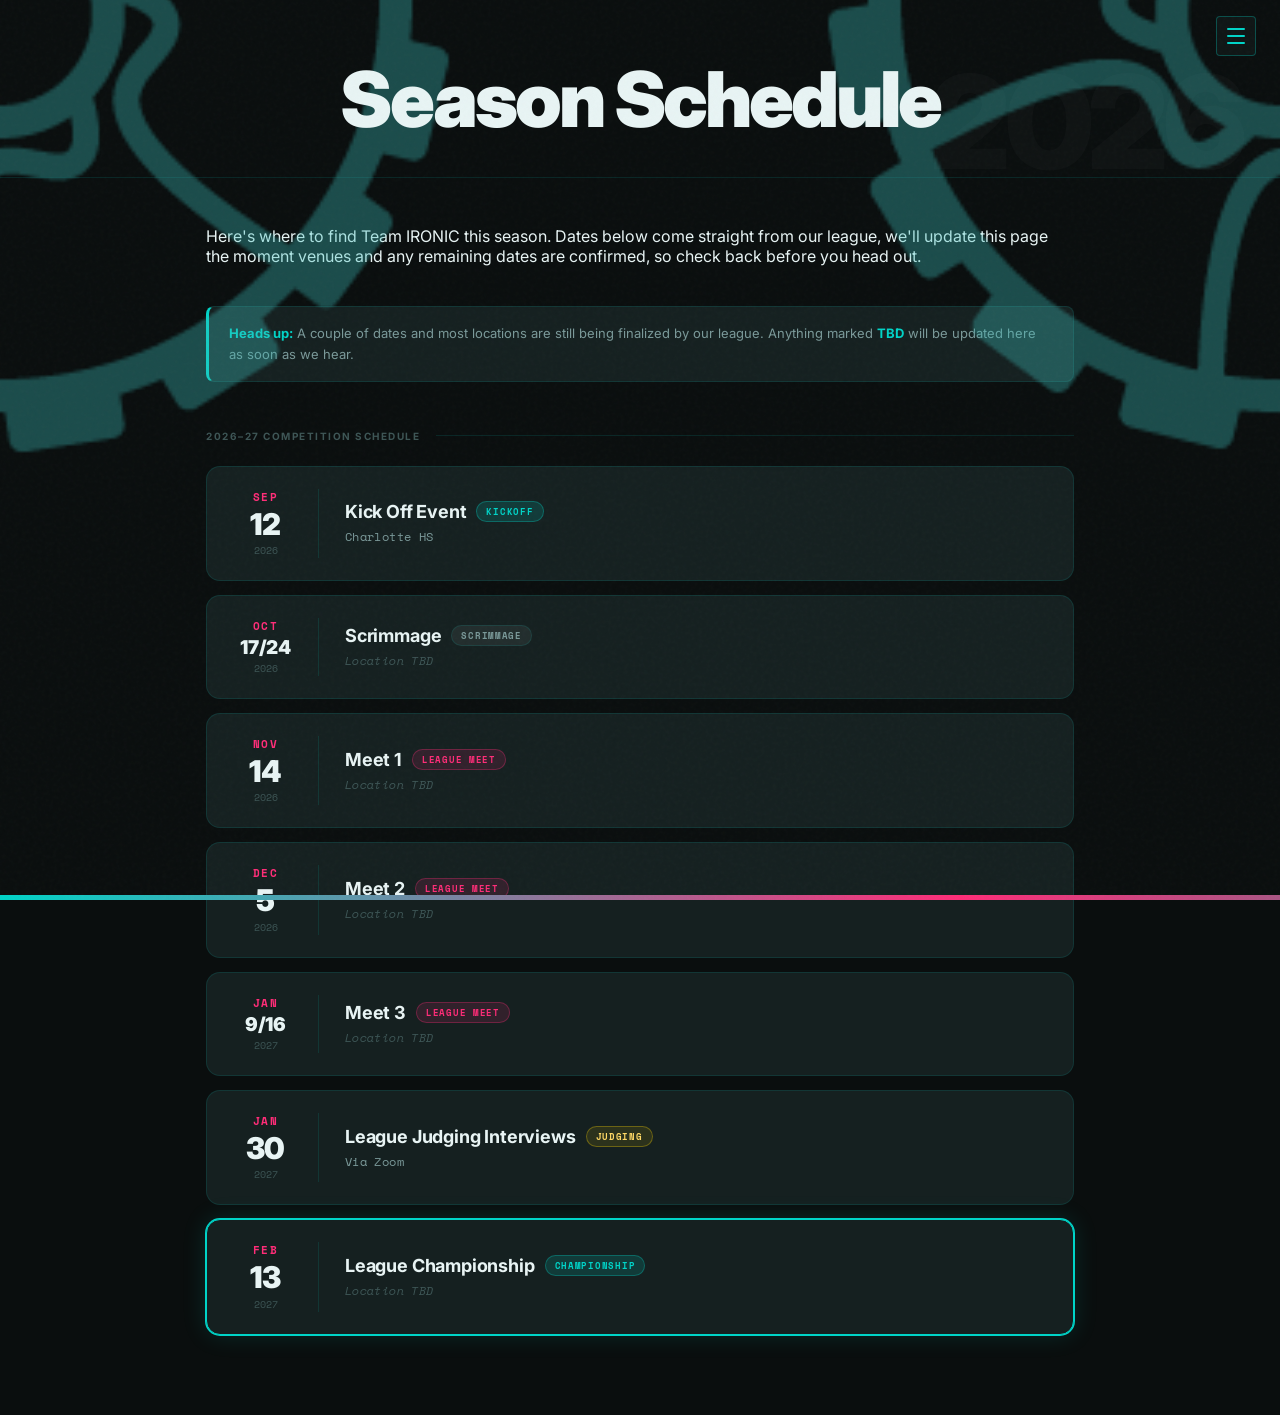
==== commit 19416e84: "Add files via upload" ====
--- a/events.html
+++ b/events.html
@@ -40,9 +40,6 @@
     <a class="nav-link" href="events.html">
       <span class="nav-icon">▤</span> Events
     </a>
-    <a class="nav-link" href="sponsor.html">
-      <span class="nav-icon">◆</span> Sponsors
-    </a>
   </div>
   <div class="nav-footer">
     <div class="nav-footer-text">
@@ -73,7 +70,7 @@
   <div class="events-content">
 
     <p class="lead events-intro">
-      Here's where to find Team IRONIC this season. Dates below come straight from our league — we'll
+      Here's where to find Team IRONIC this season. Dates below come straight from our league, we'll
       update this page the moment venues and any remaining dates are confirmed, so check back before you head out.
     </p>
 
--- a/style.css
+++ b/style.css
@@ -174,8 +174,8 @@
     position: relative; overflow: hidden;
     border-bottom: 1px solid var(--border);
   }
-
-
+  
+  
   .page-title {
     font-family: "Inter", sans-serif;
     font-size: clamp(42px, 6vw, 80px);
@@ -205,41 +205,41 @@
     font-size: 22px; line-height: 1.8; color: var(--text-dim);
     margin-bottom: 0; font-weight: 400; max-width: 680px;
   }
-
-
-
+  
+  
+  
 
   /* ── STATS — big, airy, each number feels deliberate ── */
-
-
-
-
-
+  
+  
+  
+  
+  
   .stat-label {
     font-size: 12px; font-weight: 500; color: var(--text-muted);
     letter-spacing: 0; text-transform: none;
   }
 
-
+  
 
   /* ── INFO SECTION — not a grid. each one is its own strip with a big number ── */
-
-
-
-
-
+  
+  
+  
+  
+  
 
   /* counter column */
-
-
-
-
-
-
-
+  
+  
+
+  
+  
+
+  
 
   /* ── EVENTS ── */
-
+  
   .events-section-title {
     font-family: "Inter", sans-serif; font-size: 10px; font-weight: 700;
     letter-spacing: 0.15em; text-transform: uppercase; color: var(--text-muted);
@@ -350,15 +350,21 @@
   .event-badge.tbd       { background: rgba(255,45,120,0.1); color: var(--pink); border: 1px solid rgba(255,45,120,0.25); }
   .event-badge.virtual   { background: rgba(255,255,255,0.06); color: var(--text-dim); border: 1px solid var(--border); }
 
-  @media (max-width: 700px) {
-    .event-card { flex-wrap: wrap; padding: 20px; gap: 16px; }
-    .event-date-block { border-right: none; border-bottom: 1px solid var(--border); width: 100%; text-align: left; padding-right: 0; padding-bottom: 14px; display: flex; align-items: baseline; gap: 10px; }
-    .event-day { font-size: 22px; }
-    .event-badges { flex-direction: row; align-items: center; width: 100%; }
-    .events-content { padding: 32px 24px 56px; }
-  }
-
-
+  
+  
+  
+  
+  
+  
+  
+  
+  
+  
+  
+  
+  
+  
+  
 
   /* ── TEAM — big photo, name underneath, very clean ── */
   .team-content { padding: 48px 56px 72px; }
@@ -375,7 +381,6 @@
     width: 210px; flex-shrink: 0;
   }
   .team-card:hover { transform: translateY(-6px); }
-  .team-card:nth-child(even):hover { transform: translateY(-6px); box-shadow: none; border-color: transparent; }
   .team-card-img { position: relative; aspect-ratio: 3/4; overflow: hidden; border-radius: 4px; margin-bottom: 14px; }
   .team-card-img img {
     width: 100%; height: 100%; object-fit: cover;
@@ -392,188 +397,88 @@
     transition: transform 0.3s ease;
   }
   .team-card:hover .team-card-img::before { transform: scaleX(1); }
-  .team-card:nth-child(even) .team-card-img::before { background: var(--pink); }
-  .team-card-body { padding: 0; }
+  .team-card.pink .team-card-img::before { background: var(--pink); }
+  .team-card.blue .team-card-img::before { background: var(--teal); }
+  .team-card-body { padding: 0; text-align: center; }
   .team-card-name { font-size: 15px; font-weight: 600; color: var(--text); margin-bottom: 4px; letter-spacing: -0.01em; }
   .team-card-role { font-size: 11px; font-weight: 500; color: var(--teal); text-transform: uppercase; letter-spacing: 0.06em; }
-  .team-card:nth-child(even) .team-card-role { color: var(--pink); }
+  .team-card.pink .team-card-role { color: var(--pink); }
+  .team-card.blue .team-card-role { color: var(--teal); }
   .team-card-grade { font-size: 11px; color: var(--text-muted); margin-top: 3px; }
-
+  
 
   /* ── ALUMNI — no cards. big quotes ── */
-
-
-
-
-
-
-
-
-
-
-
-
-
+  
+  
+  
+  
+  
+  
+  
+  
+  
+  
+  
+  
 
   /* ── AWARDS ── */
-
+  
   /* two featured awards side by side, no box feeling */
-
-
-
-
-
-
-
-
-
-
-
-
-
-
-
-
-
-
-
-
-
-
-
-
+  
+  
+  
+  
+  
+  
+  
+  
+  
+  
+  
+  
+  
+  
+  
+  
+  
+  
+  
+  
+  
 
   /* ── SPONSORS ── */
-  .sponsor-content { padding: 48px 56px 72px; max-width: 980px; }
-  .sponsor-intro { margin-bottom: 40px; }
-
-  .tier-grid {
-    display: grid;
-    grid-template-columns: repeat(4, 1fr);
-    gap: 16px;
-    margin-bottom: 8px;
-  }
-  .tier-card {
-    background: var(--surface);
-    border: 1px solid var(--border);
-    border-radius: 10px;
-    padding: 22px 18px;
-    text-align: center;
-  }
-  .tier-card.tier-featured {
-    border-color: var(--teal);
-    box-shadow: 0 0 0 1px var(--teal), 0 0 24px var(--teal-glow);
-  }
-  .tier-name {
-    font-family: "Space Mono", monospace;
-    font-size: 12px; font-weight: 700; letter-spacing: 0.1em; text-transform: uppercase;
-    color: var(--pink); margin-bottom: 10px;
-  }
-  .tier-card.tier-featured .tier-name { color: var(--teal); }
-  .tier-amount {
-    font-family: "Inter", sans-serif;
-    font-size: 26px; font-weight: 800; color: var(--text); margin-bottom: 10px; letter-spacing: -0.02em;
-  }
-  .tier-perks { font-size: 12px; color: var(--text-dim); line-height: 1.5; }
-
-  .sponsor-form-wrap {
-    background: var(--surface);
-    border: 1px solid var(--border);
-    border-radius: 14px;
-    padding: 40px;
-    max-width: 640px;
-  }
-
-  .form-row { margin-bottom: 20px; }
-  .form-row-split { display: grid; grid-template-columns: 1fr 1fr; gap: 20px; }
-
-  .sponsor-form-wrap label {
-    display: block;
-    font-family: "Space Mono", monospace;
-    font-size: 11px; font-weight: 700; letter-spacing: 0.08em; text-transform: uppercase;
-    color: var(--text-dim); margin-bottom: 8px;
-  }
-
-  .sponsor-form-wrap input[type="text"],
-  .sponsor-form-wrap input[type="email"],
-  .sponsor-form-wrap input[type="tel"],
-  .sponsor-form-wrap select,
-  .sponsor-form-wrap textarea {
-    width: 100%;
-    background: var(--bg2);
-    border: 1px solid var(--border);
-    border-radius: 6px;
-    padding: 11px 14px;
-    color: var(--text);
-    font-family: "Inter", sans-serif;
-    font-size: 14px;
-    outline: none;
-    transition: border-color 0.15s;
-  }
-  .sponsor-form-wrap textarea { resize: vertical; }
-  .sponsor-form-wrap input:focus,
-  .sponsor-form-wrap select:focus,
-  .sponsor-form-wrap textarea:focus { border-color: var(--teal); }
-
-  .sponsor-submit-btn {
-    margin-top: 4px;
-    padding: 12px 27px;
-    background: var(--teal);
-    color: var(--bg);
-    border: 2px solid var(--teal);
-    border-radius: 8px;
-    font-family: "Inter", sans-serif;
-    font-size: 14px;
-    font-weight: 700;
-    letter-spacing: 0.01em;
-    cursor: pointer;
-    transition: background 0.15s, color 0.15s, border-color 0.15s;
-  }
-  .sponsor-submit-btn:hover:not(:disabled) {
-    background: transparent; color: var(--pink); border-color: var(--pink);
-  }
-  .sponsor-submit-btn:disabled { opacity: 0.6; cursor: default; }
-
-  .form-status { margin-top: 14px; font-size: 13px; }
-  .form-status.error { color: var(--pink); }
-
-  .form-success {
-    background: var(--surface);
-    border: 1px solid var(--teal-border);
-    border-radius: 14px;
-    padding: 40px;
-    max-width: 640px;
-  }
-  .form-success-title {
-    font-family: "Inter", sans-serif;
-    font-size: 22px; font-weight: 800; color: var(--teal); margin-bottom: 10px;
-  }
-  .form-success p { color: var(--text-dim); font-size: 14px; line-height: 1.6; }
-
-  @media (max-width: 900px) {
-    .tier-grid { grid-template-columns: repeat(2, 1fr); }
-    .form-row-split { grid-template-columns: 1fr; gap: 0; }
-    .sponsor-form-wrap { padding: 28px; }
-    .sponsor-content { padding: 32px 24px 56px; }
-  }
+  
+  
+  
+    
+  
+  
+  
+  
+  
+  
+  
+  
+  
+  
 
   /* ── CONTACT ── */
-
-
-
-
-
-
-
-
-
-
-
-
-
-
-
-
+  
+  
+  
+  
+  
+  
+  
+  
+  
+  
+  
+  
+  
+  
+  
+  
 
   /* ── SCROLLBAR ── */
   ::-webkit-scrollbar { width: 4px; }
@@ -669,7 +574,7 @@
     50% { opacity: 0.4; }
   }
 
-
+  
 
   /* ── DESKTOP: sidebar hidden by default, slides in via hamburger ── */
   @media (min-width: 769px) {
@@ -684,7 +589,7 @@
     nav.open {
       transform: translateX(0);
     }
-
+    
     .nav-overlay {
       display: block !important;
       opacity: 0;
@@ -703,9 +608,9 @@
       padding-right: 32px !important;
     }
     .overview-hero { grid-template-columns: 1fr !important; }
-
-
-
+    
+    
+    
     .page-bg-text { display: none !important; }
     .hero-banner-wrap { padding-left: 32px !important; padding-right: 32px !important; }
     .hero-banner-wrap .hero-ghost { display: none !important; }
@@ -779,7 +684,7 @@
   }
   .hero-meta-line:first-child { color: var(--pink); font-weight: 700; }
 
-
+  
 
   .hero-stats {
     display: flex;
@@ -862,11 +767,11 @@
     gap: 10px;
     margin-bottom: 32px;
   }
-
-
-
-
-
+  
+  
+  
+  
+  
 
   @media (max-width: 900px) {
     .countdown-card { flex: 1 1 100% !important; }
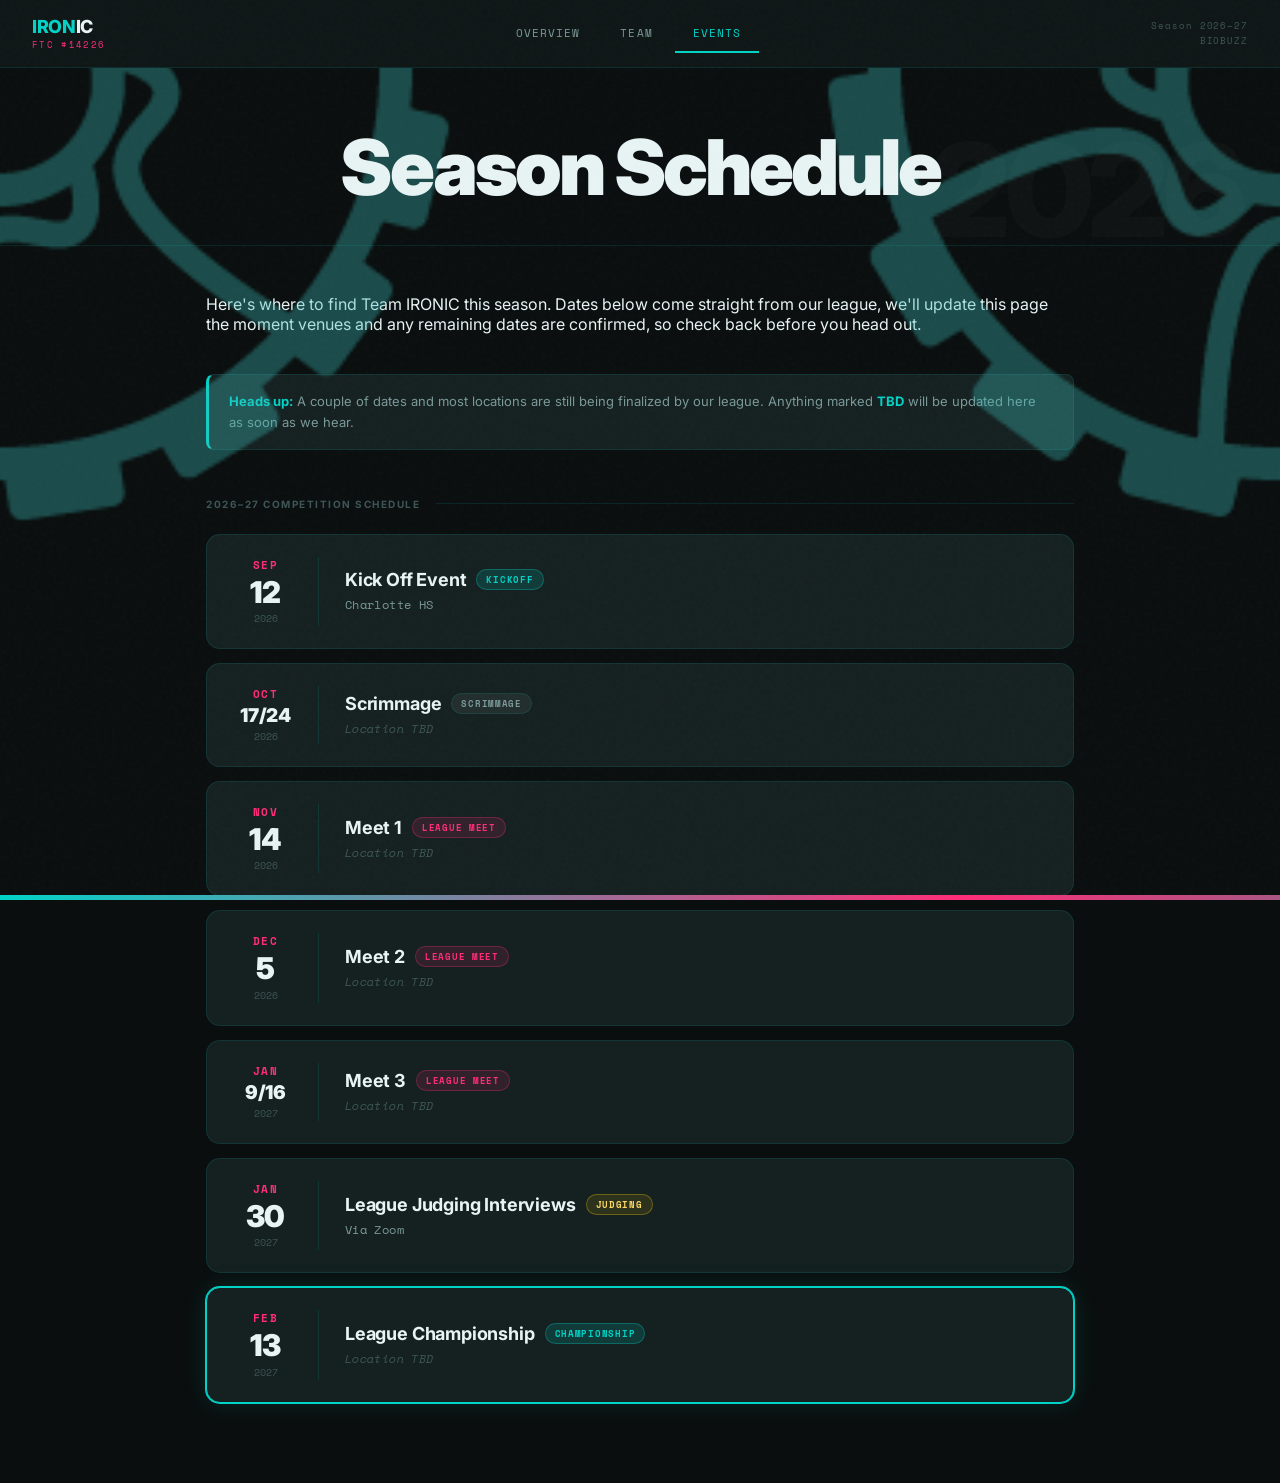
==== commit d21bf04e: "Add files via upload" ====
--- a/events.html
+++ b/events.html
@@ -12,42 +12,22 @@
 <body data-page="events.html">
 
 
-<!-- HAMBURGER BUTTON -->
-<button class="hamburger-btn" id="hamburgerBtn" onclick="toggleNav()" aria-label="Toggle navigation">
-  <span class="bar"></span>
-  <span class="bar"></span>
-  <span class="bar"></span>
-</button>
-
-<!-- NAV OVERLAY -->
-<div class="nav-overlay" id="navOverlay" onclick="closeNav()"></div>
-
-
-<!-- SIDEBAR -->
-<nav id="sideNav">
-  <div class="nav-brand">
-    <div class="nav-number">FTC #14226</div>
-    <div class="nav-logo"><span>IRON</span>IC</div>
-    <div class="nav-sub">First Tech Challenge</div>
+<!-- TOP BAR -->
+<header class="topbar">
+  <div class="topbar-brand">
+    <div class="topbar-logo"><span>IRON</span>IC</div>
+    <div class="topbar-number">FTC #14226</div>
   </div>
-  <div class="nav-links">
-    <a class="nav-link" href="index.html">
-      <span class="nav-icon">◈</span> Overview
-    </a>
-    <a class="nav-link" href="team.html">
-      <span class="nav-icon">◉</span> Team
-    </a>
-    <a class="nav-link" href="events.html">
-      <span class="nav-icon">▤</span> Events
-    </a>
+  <nav class="topbar-links">
+    <a class="nav-link" href="index.html">Overview</a>
+    <a class="nav-link" href="team.html">Team</a>
+    <a class="nav-link" href="events.html">Events</a>
+  </nav>
+  <div class="topbar-meta">
+    Season 2026–27<br>
+    BIOBUZZ
   </div>
-  <div class="nav-footer">
-    <div class="nav-footer-text">
-      Season 2026–27<br>
-      BIOBUZZ
-    </div>
-  </div>
-</nav>
+</header>
 
   <main>
 
--- a/style.css
+++ b/style.css
@@ -47,121 +47,103 @@
     opacity: 0.6;
   }
 
-  /* ── SIDEBAR NAV ── */
-  nav {
+  /* ── TOP BAR NAV ── */
+  .topbar {
     position: fixed;
-    left: 0; top: 0; bottom: 0;
-    width: 220px;
+    top: 0; left: 0; right: 0;
+    height: 68px;
     background: var(--bg2);
-    border-right: 1px solid var(--border);
+    border-bottom: 1px solid var(--border);
+    display: flex;
+    align-items: center;
+    justify-content: space-between;
+    gap: 24px;
+    padding: 0 32px;
+    z-index: 200;
+  }
+
+  .topbar-brand {
     display: flex;
     flex-direction: column;
-    padding: 0;
-    z-index: 100;
-    overflow: hidden;
-  }
-
-  .nav-brand {
-    padding: 32px 24px 24px;
-    border-bottom: 1px solid var(--border);
-  }
-
-  .nav-number {
-    font-family: "Space Mono", monospace;
-    font-size: 11px;
-    color: var(--pink);
-    letter-spacing: 0.2em;
-    margin-bottom: 6px;
-  }
-
-  .nav-logo {
+    justify-content: center;
+    flex-shrink: 0;
+    line-height: 1.2;
+  }
+
+  .topbar-logo {
     font-family: "Inter", sans-serif;
     font-size: 18px;
     font-weight: 800;
     color: var(--text);
     letter-spacing: -0.02em;
-    line-height: 1.2;
-  }
-
-  .nav-logo span { color: var(--teal); }
-
-  .nav-sub {
+  }
+
+  .topbar-logo span { color: var(--teal); }
+
+  .topbar-number {
     font-family: "Space Mono", monospace;
     font-size: 9px;
-    color: var(--text-dim);
+    color: var(--pink);
     letter-spacing: 0.15em;
-    margin-top: 4px;
-  }
-
-  .nav-links {
-    flex: 1;
-    display: flex;
-    flex-direction: column;
-    padding: 16px 0;
-    gap: 2px;
+    margin-top: 3px;
+  }
+
+  .topbar-links {
+    display: flex;
+    align-items: center;
+    gap: 4px;
   }
 
   .nav-link {
-    display: flex;
+    display: inline-flex;
     align-items: center;
-    gap: 12px;
-    padding: 12px 24px;
+    padding: 10px 18px;
     cursor: pointer;
     transition: all 0.2s;
-    border-left: 2px solid transparent;
+    border-bottom: 2px solid transparent;
     font-family: "Space Mono", monospace;
     font-size: 11px;
     letter-spacing: 0.1em;
     color: var(--text-dim);
     text-transform: uppercase;
+    text-decoration: none;
     position: relative;
-    overflow: hidden;
-  }
-
-  .nav-link::before {
-    content: "";
-    position: absolute;
-    inset: 0;
-    background: var(--teal-glow);
-    opacity: 0;
-    transition: opacity 0.2s;
-  }
-
-  .nav-link:hover { color: var(--teal); border-left-color: var(--teal-dim); }
-  .nav-link:hover::before { opacity: 1; }
+  }
+
+  .nav-link:hover { color: var(--teal); border-bottom-color: var(--teal-dim); }
 
   .nav-link.active {
     color: var(--teal);
-    border-left-color: var(--teal);
-  }
-  .nav-link.active::before { opacity: 1; }
+    border-bottom-color: var(--teal);
+  }
 
   /* pink accent on every other nav item hover */
-  .nav-link:nth-child(even):hover { color: var(--pink); border-left-color: var(--pink); }
-  .nav-link:nth-child(even):hover::before { background: var(--pink-dim); opacity: 1; }
-
-  .nav-icon {
-    font-size: 14px;
-    width: 16px;
-    text-align: center;
-    flex-shrink: 0;
-  }
-
-  .nav-footer {
-    padding: 20px 24px;
-    border-top: 1px solid var(--border);
-  }
-
-  .nav-footer-text {
+  .nav-link:nth-child(even):hover { color: var(--pink); border-bottom-color: var(--pink); }
+
+  .topbar-meta {
     font-family: "Space Mono", monospace;
     font-size: 9px;
     color: var(--text-muted);
     letter-spacing: 0.1em;
-    line-height: 1.8;
+    text-align: right;
+    line-height: 1.6;
+    flex-shrink: 0;
+  }
+
+  @media (max-width: 700px) {
+    .topbar { padding: 0 16px; gap: 12px; }
+    .topbar-meta { display: none; }
+    .topbar-links { gap: 0; }
+    .nav-link { padding: 10px 10px; font-size: 10px; }
+  }
+
+  @media (max-width: 480px) {
+    .topbar-brand .topbar-number { display: none; }
+    .nav-link { padding: 8px 8px; font-size: 9px; letter-spacing: 0.06em; }
   }
 
   /* ── MAIN CONTENT ── */
-  main { margin-left: 220px; min-height: 100vh; }
+  main { margin-left: 0; margin-top: 68px; min-height: 100vh; }
 
   /* ── PAGES ── */
   .page { display: none; animation: fadeIn 0.3s ease; }
@@ -174,8 +156,8 @@
     position: relative; overflow: hidden;
     border-bottom: 1px solid var(--border);
   }
-  
-  
+
+
   .page-title {
     font-family: "Inter", sans-serif;
     font-size: clamp(42px, 6vw, 80px);
@@ -205,41 +187,41 @@
     font-size: 22px; line-height: 1.8; color: var(--text-dim);
     margin-bottom: 0; font-weight: 400; max-width: 680px;
   }
-  
-  
-  
+
+
+
 
   /* ── STATS — big, airy, each number feels deliberate ── */
-  
-  
-  
-  
-  
+
+
+
+
+
   .stat-label {
     font-size: 12px; font-weight: 500; color: var(--text-muted);
     letter-spacing: 0; text-transform: none;
   }
 
-  
+
 
   /* ── INFO SECTION — not a grid. each one is its own strip with a big number ── */
-  
-  
-  
-  
-  
+
+
+
+
+
 
   /* counter column */
-  
-  
-
-  
-  
-
-  
+
+
+
+
+
+
+
 
   /* ── EVENTS ── */
-  
+
   .events-section-title {
     font-family: "Inter", sans-serif; font-size: 10px; font-weight: 700;
     letter-spacing: 0.15em; text-transform: uppercase; color: var(--text-muted);
@@ -350,21 +332,21 @@
   .event-badge.tbd       { background: rgba(255,45,120,0.1); color: var(--pink); border: 1px solid rgba(255,45,120,0.25); }
   .event-badge.virtual   { background: rgba(255,255,255,0.06); color: var(--text-dim); border: 1px solid var(--border); }
 
-  
-  
-  
-  
-  
-  
-  
-  
-  
-  
-  
-  
-  
-  
-  
+
+
+
+
+
+
+
+
+
+
+
+
+
+
+
 
   /* ── TEAM — big photo, name underneath, very clean ── */
   .team-content { padding: 48px 56px 72px; }
@@ -405,80 +387,84 @@
   .team-card.pink .team-card-role { color: var(--pink); }
   .team-card.blue .team-card-role { color: var(--teal); }
   .team-card-grade { font-size: 11px; color: var(--text-muted); margin-top: 3px; }
-  
+
 
   /* ── ALUMNI — no cards. big quotes ── */
-  
-  
-  
-  
-  
-  
-  
-  
-  
-  
-  
-  
+
+
+
+
+
+
+
+
+
+
+
+
 
   /* ── AWARDS ── */
-  
+
   /* two featured awards side by side, no box feeling */
-  
-  
-  
-  
-  
-  
-  
-  
-  
-  
-  
-  
-  
-  
-  
-  
-  
-  
-  
-  
-  
+
+
+
+
+
+
+
+
+
+
+
+
+
+
+
+
+
+
+
+
+
+
+
 
   /* ── SPONSORS ── */
-  
-  
-  
-    
-  
-  
-  
-  
-  
-  
-  
-  
-  
-  
+
+
+
+
+
+
+
+
+
+
+
+
+
+
+
 
   /* ── CONTACT ── */
-  
-  
-  
-  
-  
-  
-  
-  
-  
-  
-  
-  
-  
-  
-  
-  
+
+
+
+
+
+
+
+
+
+
+
+
+
+
+
+
+
 
   /* ── SCROLLBAR ── */
   ::-webkit-scrollbar { width: 4px; }
@@ -487,75 +473,6 @@
     background: linear-gradient(var(--pink), var(--teal));
     border-radius: 2px;
   }
-
-  /* ── HAMBURGER BUTTON (always visible) ── */
-  .hamburger-btn {
-    position: fixed;
-    top: 16px;
-    left: 16px;
-    z-index: 300;
-    width: 40px;
-    height: 40px;
-    background: var(--bg2);
-    border: 1px solid var(--teal-border);
-    border-radius: 4px;
-    cursor: pointer;
-    display: flex;
-    flex-direction: column;
-    align-items: center;
-    justify-content: center;
-    gap: 5px;
-    transition: background 0.2s, border-color 0.2s;
-  }
-
-  .hamburger-btn:hover {
-    background: var(--surface);
-    border-color: var(--teal);
-  }
-
-  .hamburger-btn .bar {
-    width: 18px;
-    height: 2px;
-    background: var(--teal);
-    border-radius: 2px;
-    transition: all 0.25s ease;
-    transform-origin: center;
-  }
-
-  .hamburger-btn.open {
-    border-color: rgba(255,45,120,0.5);
-    background: rgba(255,45,120,0.08);
-  }
-
-  .hamburger-btn.open .bar { background: var(--pink); }
-
-  .hamburger-btn.open .bar:nth-child(1) {
-    transform: translateY(7px) rotate(45deg);
-  }
-  .hamburger-btn.open .bar:nth-child(2) {
-    opacity: 0;
-    transform: scaleX(0);
-  }
-  .hamburger-btn.open .bar:nth-child(3) {
-    transform: translateY(-7px) rotate(-45deg);
-  }
-
-  /* ── NAV OVERLAY ── */
-  .nav-overlay {
-    position: fixed;
-    inset: 0;
-    background: rgba(0,0,0,0.6);
-    z-index: 150;
-    opacity: 0;
-    pointer-events: none;
-    transition: opacity 0.3s;
-    backdrop-filter: blur(2px);
-  }
-  .nav-overlay.visible {
-    opacity: 1;
-    pointer-events: all;
-  }
-
 
   /* ── GLOW EFFECTS ── */
   .glow-dot {
@@ -574,30 +491,7 @@
     50% { opacity: 0.4; }
   }
 
-  
-
-  /* ── DESKTOP: sidebar hidden by default, slides in via hamburger ── */
-  @media (min-width: 769px) {
-    .hamburger-btn { display: flex !important; left: auto !important; right: 24px !important; }
-    main { margin-left: 0; }
-
-    nav {
-      transform: translateX(-100%);
-      transition: transform 0.3s cubic-bezier(0.4,0,0.2,1);
-      z-index: 200;
-    }
-    nav.open {
-      transform: translateX(0);
-    }
-    
-    .nav-overlay {
-      display: block !important;
-      opacity: 0;
-      pointer-events: none;
-      transition: opacity 0.3s;
-    }
-    .nav-overlay.visible { opacity: 1; pointer-events: all; }
-  }
+
 
   /* ── TABLET (769–1100px): tighter content padding ── */
   @media (min-width: 769px) and (max-width: 1100px) {
@@ -608,9 +502,9 @@
       padding-right: 32px !important;
     }
     .overview-hero { grid-template-columns: 1fr !important; }
-    
-    
-    
+
+
+
     .page-bg-text { display: none !important; }
     .hero-banner-wrap { padding-left: 32px !important; padding-right: 32px !important; }
     .hero-banner-wrap .hero-ghost { display: none !important; }
@@ -684,7 +578,7 @@
   }
   .hero-meta-line:first-child { color: var(--pink); font-weight: 700; }
 
-  
+
 
   .hero-stats {
     display: flex;
@@ -767,11 +661,11 @@
     gap: 10px;
     margin-bottom: 32px;
   }
-  
-  
-  
-  
-  
+
+
+
+
+
 
   @media (max-width: 900px) {
     .countdown-card { flex: 1 1 100% !important; }
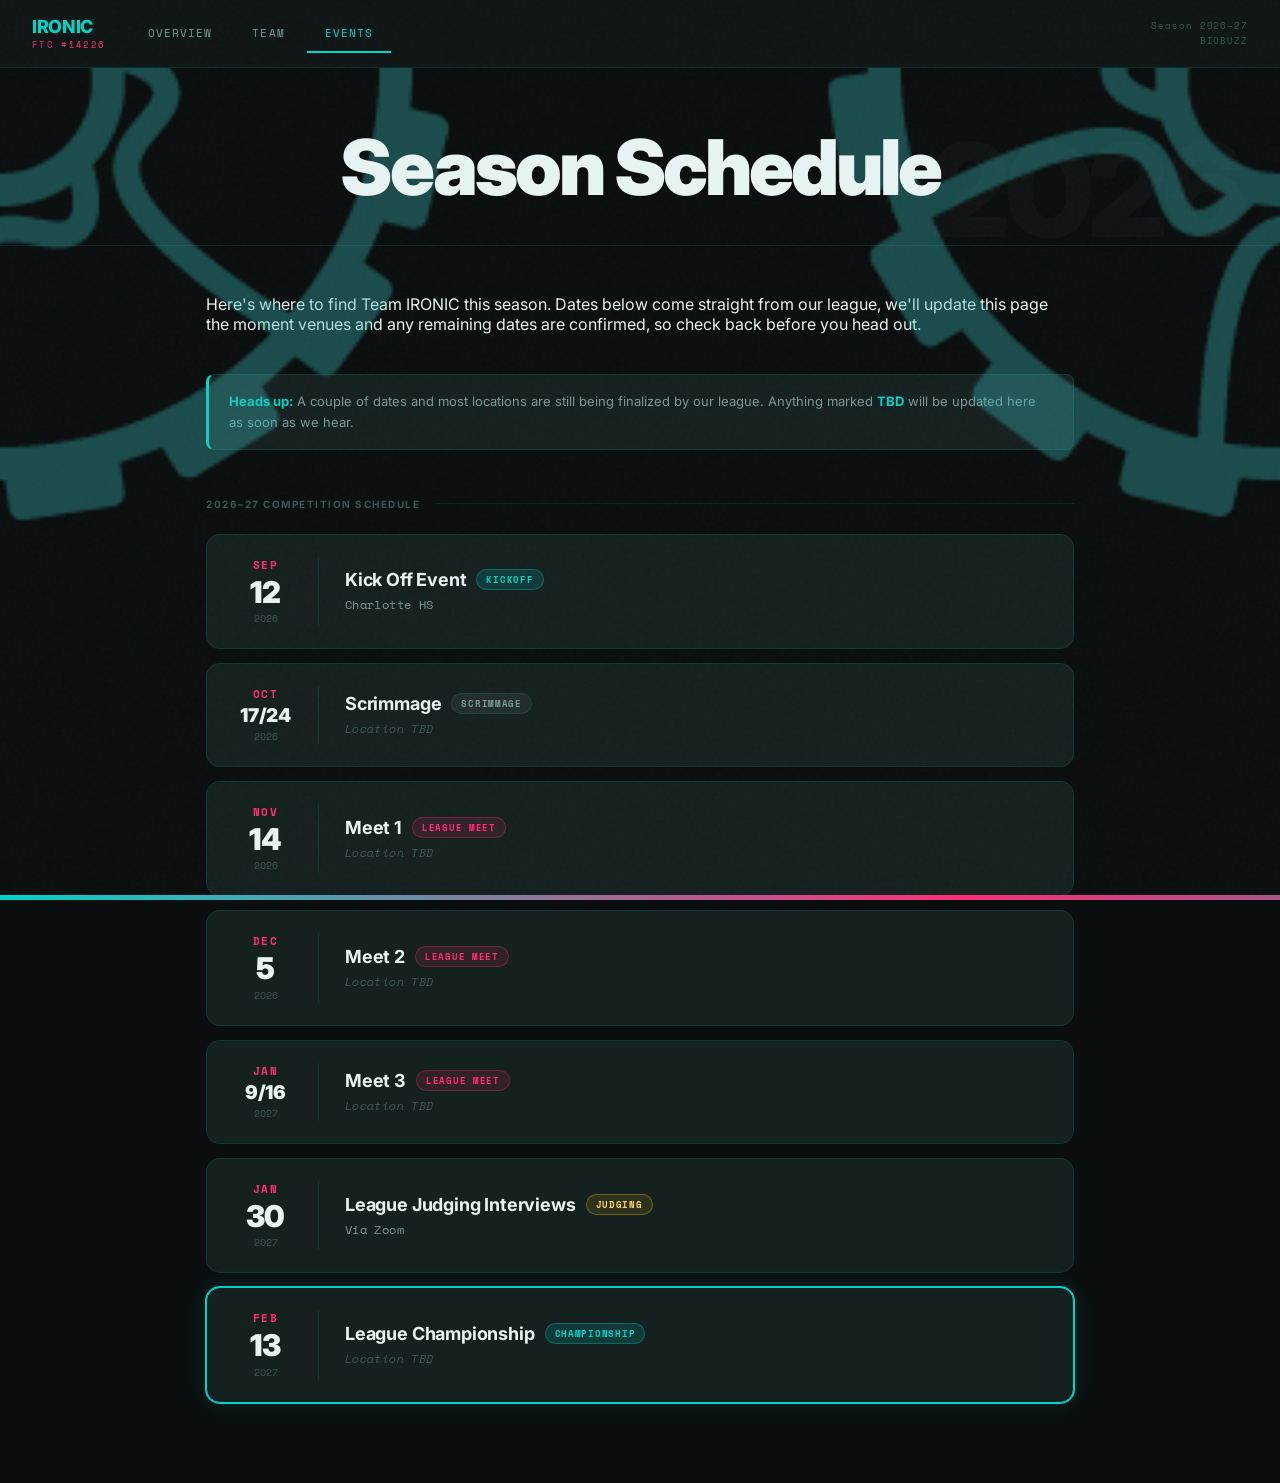
==== commit 56963f81: "Add files via upload" ====
--- a/events.html
+++ b/events.html
@@ -9,6 +9,25 @@
 <link href="https://fonts.googleapis.com/css2?family=Inter:wght@300;400;500;600;700;800;900&family=Space+Mono:wght@400;700&display=swap" rel="stylesheet">
 <link rel="stylesheet" href="style.css">
 </head>
+<!--
+  EVENTS / SCHEDULE PAGE
+  =======================
+  Layout top to bottom:
+    1. Top bar (nav)              — shared across every page
+    2. Page header                — "Season Schedule" title + corner gears
+    3. Events content              — intro text, TBD note, .event-timeline
+
+  HOW TO ADD AN EVENT:
+    Copy one <div class="event-card"> block inside .event-timeline and
+    edit the month/day/year, event name, and location. Set
+    .event-type-tag's class to one of: kickoff, scrimmage, meet,
+    judging, championship (each has its own color, see style.css
+    section 11). Add class "featured" to .event-card for the glowing
+    highlight (used on the championship).
+
+  Styles for everything on this page live in style.css, section 11
+  ("EVENTS / SCHEDULE PAGE").
+-->
 <body data-page="events.html">
 
 
--- a/style.css
+++ b/style.css
@@ -1,693 +1,752 @@
-/* ============================================
-   TEAM IRONIC WEBSITE STYLES
-   All colors are set as CSS variables in :root
-   at the very top. Change a value there and it
-   updates everywhere on the site that uses it.
-   ============================================ */
-
+/* ================================================================
+   TEAM IRONIC WEBSITE — STYLESHEET
+   ================================================================
+   This file is organized top-to-bottom in the order things appear
+   on the pages. Jump to a section by searching for its banner
+   comment, e.g. search "TOP BAR / NAVIGATION".
+
+   TABLE OF CONTENTS
+   1.  Color variables (:root)               — change the whole site's palette
+   2.  Global reset & base
+   3.  Noise overlay effect
+   4.  Top bar / navigation                  — used on every page
+   5.  Page layout (main, .page)
+   6.  Page header banner                    — Team & Events page titles
+   7.  Home page — overview hero (text/stats)
+   8.  Home page — hero banner (gears + team name)
+   9.  Gear spin decorative animation
+   10. Countdown card                        — home page only
+   11. Events / schedule page
+   12. Team page — member cards + role tags
+   13. Scrollbar styling
+   14. Glow / RGB decorative effects
+   15. Planned / not-yet-built sections
+   16. Responsive / mobile styles             — intentionally empty, see note
+
+   HOW TO IMPLEMENT COMMON CHANGES
+   - Change site colors:          edit the variables in section 1 (:root)
+   - Add/remove a nav link:       edit <nav class="topbar-links"> in each .html file
+   - Add a team member:           copy a .team-card block in team.html (section 12)
+   - Add an event:                copy an .event-card block in events.html (section 11)
+   - Change the countdown date:   edit NEXT_COMP_DATE in script.js
+   - Add mobile/responsive rules: use section 16 at the bottom of this file
+   ================================================================ */
+
+
+/* ================================================================
+   1. COLOR VARIABLES
+   ================================================================
+   Every color used on the site is defined once here. Change a
+   value below and it updates everywhere that variable is used —
+   you should not need to hunt through the file for hex codes.
+   ================================================================ */
 :root {
-    --teal: #00D4C8;
-    --teal-dim: #00A89E;
-    --teal-glow: rgba(0,212,200,0.15);
-    --teal-border: rgba(0,212,200,0.3);
-    --pink: #FF2D78;
-    --pink-dim: rgba(255,45,120,0.15);
-    --bg: #0A0E0E;
-    --bg2: #0F1616;
-    --bg3: #131E1E;
-    --surface: #152020;
-    --surface2: #1C2B2B;
-    --text: #E8F4F4;
-    --text-dim: #7A9999;
-    --text-muted: #3D5555;
-    --border: rgba(0,212,200,0.12);
-  }
-
-  * { margin: 0; padding: 0; box-sizing: border-box; }
-
-  html { scroll-behavior: smooth; }
-
-  body {
-    background: var(--bg);
-    color: var(--text);
-    font-family: "Inter", sans-serif;
-    font-weight: 400;
-    min-height: 100vh;
-    overflow-x: hidden;
-  }
-
-  /* ── NOISE OVERLAY ── */
-  body::before {
-    content: "";
-    position: fixed;
-    inset: 0;
-    background-image: url("data:image/svg+xml,%3Csvg viewBox='0 0 256 256' xmlns='http://www.w3.org/2000/svg'%3E%3Cfilter id='noise'%3E%3CfeTurbulence type='fractalNoise' baseFrequency='0.9' numOctaves='4' stitchTiles='stitch'/%3E%3C/filter%3E%3Crect width='100%25' height='100%25' filter='url(%23noise)' opacity='0.04'/%3E%3C/svg%3E");
-    pointer-events: none;
-    z-index: 9999;
-    opacity: 0.6;
-  }
-
-  /* ── TOP BAR NAV ── */
-  .topbar {
-    position: fixed;
-    top: 0; left: 0; right: 0;
-    height: 68px;
-    background: var(--bg2);
-    border-bottom: 1px solid var(--border);
-    display: flex;
-    align-items: center;
-    justify-content: space-between;
-    gap: 24px;
-    padding: 0 32px;
-    z-index: 200;
-  }
-
-  .topbar-brand {
-    display: flex;
-    flex-direction: column;
-    justify-content: center;
-    flex-shrink: 0;
-    line-height: 1.2;
-  }
-
-  .topbar-logo {
-    font-family: "Inter", sans-serif;
-    font-size: 18px;
-    font-weight: 800;
-    color: var(--text);
-    letter-spacing: -0.02em;
-  }
-
-  .topbar-logo span { color: var(--teal); }
-
-  .topbar-number {
-    font-family: "Space Mono", monospace;
-    font-size: 9px;
-    color: var(--pink);
-    letter-spacing: 0.15em;
-    margin-top: 3px;
-  }
-
-  .topbar-links {
-    display: flex;
-    align-items: center;
-    gap: 4px;
-  }
-
-  .nav-link {
-    display: inline-flex;
-    align-items: center;
-    padding: 10px 18px;
-    cursor: pointer;
-    transition: all 0.2s;
-    border-bottom: 2px solid transparent;
-    font-family: "Space Mono", monospace;
-    font-size: 11px;
-    letter-spacing: 0.1em;
-    color: var(--text-dim);
-    text-transform: uppercase;
-    text-decoration: none;
-    position: relative;
-  }
-
-  .nav-link:hover { color: var(--teal); border-bottom-color: var(--teal-dim); }
-
-  .nav-link.active {
-    color: var(--teal);
-    border-bottom-color: var(--teal);
-  }
-
-  /* pink accent on every other nav item hover */
-  .nav-link:nth-child(even):hover { color: var(--pink); border-bottom-color: var(--pink); }
-
-  .topbar-meta {
-    font-family: "Space Mono", monospace;
-    font-size: 9px;
-    color: var(--text-muted);
-    letter-spacing: 0.1em;
-    text-align: right;
-    line-height: 1.6;
-    flex-shrink: 0;
-  }
-
-  @media (max-width: 700px) {
-    .topbar { padding: 0 16px; gap: 12px; }
-    .topbar-meta { display: none; }
-    .topbar-links { gap: 0; }
-    .nav-link { padding: 10px 10px; font-size: 10px; }
-  }
-
-  @media (max-width: 480px) {
-    .topbar-brand .topbar-number { display: none; }
-    .nav-link { padding: 8px 8px; font-size: 9px; letter-spacing: 0.06em; }
-  }
-
-  /* ── MAIN CONTENT ── */
-  main { margin-left: 0; margin-top: 68px; min-height: 100vh; }
-
-  /* ── PAGES ── */
-  .page { display: none; animation: fadeIn 0.3s ease; }
-  .page.active { display: block; }
-  @keyframes fadeIn { from { opacity:0; transform:translateY(6px); } to { opacity:1; transform:translateY(0); } }
-
-  /* ── PAGE HEADER — not uniform, each page gets its own vibe via color ── */
-  .page-header {
-    padding: 64px 56px 40px;
-    position: relative; overflow: hidden;
-    border-bottom: 1px solid var(--border);
-  }
-
-
-  .page-title {
-    font-family: "Inter", sans-serif;
-    font-size: clamp(42px, 6vw, 80px);
-    font-weight: 900;
-    line-height: 0.95; color: var(--text); letter-spacing: -0.04em;
-  }
-  .page-title .accent { color: var(--teal); }
-  .page-bg-text {
-    position: absolute; right: 40px; bottom: -10px;
-    font-family: "Inter", sans-serif; font-size: 130px; font-weight: 900;
-    color: rgba(255,255,255,0.025); pointer-events: none; user-select: none;
-    line-height:1; letter-spacing: -0.05em;
-  }
-
-  /* ── OVERVIEW ── */
-  .overview-hero {
-    display: grid; grid-template-columns: 1fr 420px;
-    gap: 0; align-items: stretch; min-height: 380px;
-    border-bottom: 1px solid var(--border);
-  }
-  .hero-text {
-    padding: 56px 56px 48px;
-    border-right: 1px solid var(--border);
-    display: flex; flex-direction: column; justify-content: space-between;
-  }
-  .hero-text .lead {
-    font-size: 22px; line-height: 1.8; color: var(--text-dim);
-    margin-bottom: 0; font-weight: 400; max-width: 680px;
-  }
-
-
-
-
-  /* ── STATS — big, airy, each number feels deliberate ── */
-
-
-
-
-
-  .stat-label {
-    font-size: 12px; font-weight: 500; color: var(--text-muted);
-    letter-spacing: 0; text-transform: none;
-  }
-
-
-
-  /* ── INFO SECTION — not a grid. each one is its own strip with a big number ── */
-
-
-
-
-
-
-  /* counter column */
-
-
-
-
-
-
-
-
-  /* ── EVENTS ── */
-
-  .events-section-title {
-    font-family: "Inter", sans-serif; font-size: 10px; font-weight: 700;
-    letter-spacing: 0.15em; text-transform: uppercase; color: var(--text-muted);
-    margin-bottom: 24px; display: flex; align-items: center; gap: 16px;
-  }
-  .events-section-title::after { content: ""; flex: 1; height: 1px; background: var(--border); }
-
-  .events-content { padding: 48px 56px 72px; max-width: 980px; margin: 0 auto; }
-  .events-intro { margin-bottom: 40px; }
-
-  .events-note {
-    background: var(--surface);
-    border: 1px solid var(--border);
-    border-left: 3px solid var(--teal);
-    border-radius: 8px;
-    padding: 16px 20px;
-    font-size: 13px;
-    color: var(--text-dim);
-    line-height: 1.6;
-    margin-bottom: 48px;
-  }
-  .events-note strong { color: var(--teal); }
-
-  .event-timeline {
-    display: flex;
-    flex-direction: column;
-    gap: 14px;
-    margin-bottom: 8px;
-  }
-
-  .event-card {
-    display: flex;
-    align-items: center;
-    gap: 26px;
-    background: var(--surface);
-    border: 1px solid var(--border);
-    border-radius: 14px;
-    padding: 22px 28px;
-    transition: border-color 0.2s, transform 0.2s;
-  }
-  .event-card:hover { border-color: var(--teal-border); transform: translateX(4px); }
-  .event-card.featured {
-    border-color: var(--teal);
-    box-shadow: 0 0 0 1px var(--teal), 0 0 24px var(--teal-glow);
-  }
-
-  .event-date-block {
-    flex-shrink: 0;
-    width: 84px;
-    text-align: center;
-    border-right: 1px solid var(--border);
-    padding-right: 22px;
-  }
-  .event-month {
-    font-family: "Space Mono", monospace;
-    font-size: 11px; font-weight: 700; letter-spacing: 0.15em;
-    text-transform: uppercase; color: var(--pink);
-    margin-bottom: 4px;
-  }
-  .event-day {
-    font-family: "Inter", sans-serif;
-    font-size: 30px; font-weight: 900; color: var(--text);
-    line-height: 1.05; letter-spacing: -0.02em;
-  }
-  .event-day.multi { font-size: 19px; }
-  .event-year {
-    font-family: "Space Mono", monospace;
-    font-size: 10px; color: var(--text-muted); margin-top: 3px;
-  }
-
-  .event-body { flex: 1; min-width: 0; }
-  .event-name-row {
-    display: flex; align-items: center; gap: 10px; flex-wrap: wrap;
-    margin-bottom: 6px;
-  }
-  .event-name {
-    font-size: 18px; font-weight: 700; color: var(--text); letter-spacing: -0.01em;
-  }
-  .event-type-tag {
-    display: inline-block;
-    font-family: "Space Mono", monospace;
-    font-size: 9px; font-weight: 700; letter-spacing: 0.08em;
-    text-transform: uppercase; padding: 3px 9px; border-radius: 20px;
-    flex-shrink: 0;
-  }
-  .event-type-tag.kickoff      { background: var(--teal-glow); color: var(--teal); border: 1px solid var(--teal-border); }
-  .event-type-tag.scrimmage    { background: rgba(255,255,255,0.06); color: var(--text-dim); border: 1px solid var(--border); }
-  .event-type-tag.meet         { background: rgba(255,45,120,0.12); color: var(--pink); border: 1px solid rgba(255,45,120,0.3); }
-  .event-type-tag.judging      { background: rgba(255,215,0,0.1); color: #FFD966; border: 1px solid rgba(255,215,0,0.3); }
-  .event-type-tag.championship { background: var(--teal-glow); color: var(--teal); border: 1px solid var(--teal-border); }
-
-  .event-location {
-    font-family: "Space Mono", monospace;
-    font-size: 12px; color: var(--text-dim); letter-spacing: 0.03em;
-  }
-  .event-location.tbd { color: var(--text-muted); font-style: italic; }
-
-  .event-badges {
-    flex-shrink: 0;
-    display: flex; flex-direction: column; align-items: flex-end; gap: 6px;
-  }
-  .event-badge {
-    font-family: "Space Mono", monospace;
-    font-size: 9px; font-weight: 700; letter-spacing: 0.1em; text-transform: uppercase;
-    padding: 4px 10px; border-radius: 20px; white-space: nowrap;
-  }
-  .event-badge.confirmed { background: var(--teal-glow); color: var(--teal); border: 1px solid var(--teal-border); }
-  .event-badge.tbd       { background: rgba(255,45,120,0.1); color: var(--pink); border: 1px solid rgba(255,45,120,0.25); }
-  .event-badge.virtual   { background: rgba(255,255,255,0.06); color: var(--text-dim); border: 1px solid var(--border); }
-
-
-
-
-
-
-
-
-
-
-
-
-
-
-
-
-
-  /* ── TEAM — big photo, name underneath, very clean ── */
-  .team-content { padding: 48px 56px 72px; }
-  .team-grid {
-    display: flex !important;
-    flex-wrap: wrap !important;
-    justify-content: center !important;
-    width: 100% !important;
-    gap: 28px 24px; margin-bottom: 56px;
-  }
-  .team-card {
-    background: transparent; border: none; border-radius: 0;
-    overflow: visible; transition: transform 0.2s;
-    width: 210px; flex-shrink: 0;
-  }
-  .team-card:hover { transform: translateY(-6px); }
-  .team-card-img { position: relative; aspect-ratio: 3/4; overflow: hidden; border-radius: 4px; margin-bottom: 14px; }
-  .team-card-img img {
-    width: 100%; height: 100%; object-fit: cover;
-    filter: saturate(0) brightness(0.6); transition: filter 0.35s;
-  }
-  .team-card:hover .team-card-img img { filter: saturate(0.2) brightness(0.75); }
-  .team-card-img::after {
-    content: ""; position: absolute; bottom: 0; left: 0; right: 0;
-    height: 60%; background: linear-gradient(to top, rgba(10,14,14,0.85), transparent);
-  }
-  .team-card-img::before {
-    content: ""; position: absolute; bottom: 0; left: 0; right: 0; height: 2px;
-    background: var(--teal); z-index: 2; transform: scaleX(0); transform-origin: left;
-    transition: transform 0.3s ease;
-  }
-  .team-card:hover .team-card-img::before { transform: scaleX(1); }
-  .team-card.pink .team-card-img::before { background: var(--pink); }
-  .team-card.blue .team-card-img::before { background: var(--teal); }
-  .team-card-body { padding: 0; text-align: center; }
-  .team-card-name { font-size: 15px; font-weight: 600; color: var(--text); margin-bottom: 4px; letter-spacing: -0.01em; }
-  .team-card-role { font-size: 11px; font-weight: 500; color: var(--teal); text-transform: uppercase; letter-spacing: 0.06em; }
-  .team-card.pink .team-card-role { color: var(--pink); }
-  .team-card.blue .team-card-role { color: var(--teal); }
-  .team-card-grade { font-size: 11px; color: var(--text-muted); margin-top: 3px; }
-
-
-  /* ── ALUMNI — no cards. big quotes ── */
-
-
-
-
-
-
-
-
-
-
-
-
-
-  /* ── AWARDS ── */
-
-  /* two featured awards side by side, no box feeling */
-
-
-
-
-
-
-
-
-
-
-
-
-
-
-
-
-
-
-
-
-
-
-
-
-  /* ── SPONSORS ── */
-
-
-
-
-
-
-
-
-
-
-
-
-
-
-
-
-  /* ── CONTACT ── */
-
-
-
-
-
-
-
-
-
-
-
-
-
-
-
-
-
-
-  /* ── SCROLLBAR ── */
-  ::-webkit-scrollbar { width: 4px; }
-  ::-webkit-scrollbar-track { background: var(--bg); }
-  ::-webkit-scrollbar-thumb {
-    background: linear-gradient(var(--pink), var(--teal));
-    border-radius: 2px;
-  }
-
-  /* ── GLOW EFFECTS ── */
-  .glow-dot {
-    display: inline-block;
-    width: 6px;
-    height: 6px;
-    border-radius: 50%;
-    background: var(--teal);
-    box-shadow: 0 0 8px var(--teal);
-    margin-right: 8px;
-    animation: pulse 2s infinite;
-  }
-
-  @keyframes pulse {
-    0%,100% { opacity: 1; }
-    50% { opacity: 0.4; }
-  }
-
-
-
-  /* ── TABLET (769–1100px): tighter content padding ── */
-  @media (min-width: 769px) and (max-width: 1100px) {
-    .page-header,
-  .overview-hero,
-  .team-content {
-      padding-left: 32px !important;
-      padding-right: 32px !important;
-    }
-    .overview-hero { grid-template-columns: 1fr !important; }
-
-
-
-    .page-bg-text { display: none !important; }
-    .hero-banner-wrap { padding-left: 32px !important; padding-right: 32px !important; }
-    .hero-banner-wrap .hero-ghost { display: none !important; }
-    .hero-banner-wrap .hero-title-row span { font-size: clamp(32px, 7vw, 72px) !important; }
-  }
-
-/* ---- gear spin animations + hero banner layout (from the home page) ---- */
-/* ── GEAR SPIN ANIMATIONS ── */
-  @keyframes spin-cw  { from { transform: rotate(0deg); } to { transform: rotate(360deg); } }
-  @keyframes spin-ccw { from { transform: rotate(0deg); } to { transform: rotate(-360deg); } }
-  .gear-spin         { animation: spin-cw  20s linear infinite; display: block; width: 100%; }
-  .gear-spin-reverse { animation: spin-ccw 20s linear infinite; display: block; width: 100%; }
-
-  .hero-banner-wrap {
-    position: relative;
-    width: 100%;
-    overflow: visible;
-    background: var(--bg);
-  }
-
-  /* ── DESKTOP HERO ── */
-  .hero-desktop {
-    position: relative;
-    padding: 56px 56px 0;
-    min-height: 420px;
-  }
-
-  .hero-top-row {
-    display: flex;
-    justify-content: space-between;
-    align-items: flex-start;
-    position: relative;
-    z-index: 3;
-    margin-bottom: 28px;
-  }
-
-  .hero-teamnum {
-    font-family: "Inter", sans-serif;
-    font-size: 18px;
-    font-weight: 700;
-    color: var(--text-muted);
-    letter-spacing: 0.05em;
-    text-decoration: underline;
-    text-decoration-color: var(--border);
-    text-underline-offset: 6px;
-    margin-bottom: 8px;
-  }
-
-  .hero-teamname {
-    font-family: "Inter", sans-serif;
-    font-size: clamp(80px, 11vw, 160px);
-    font-weight: 900;
-    color: var(--teal);
-    letter-spacing: -0.04em;
-    line-height: 0.9;
-  }
-
-  .hero-meta-block {
-    position: fixed;
-    bottom: 24px;
-    right: 24px;
-    text-align: right;
-    z-index: 50;
-  }
-  .hero-meta-line {
-    font-family: "Space Mono", monospace;
-    font-size: 11px;
-    color: var(--text-dim);
-    letter-spacing: 0.08em;
-    line-height: 1.6;
-  }
-  .hero-meta-line:first-child { color: var(--pink); font-weight: 700; }
-
-
-
-  .hero-stats {
-    display: flex;
-    align-items: stretch;
-    border: 1px solid var(--border);
-    border-radius: 8px;
-    overflow: hidden;
-    width: fit-content;
-    position: relative;
-    z-index: 3;
-    background: var(--surface);
-    margin-bottom: 40px;
-  }
-  .hero-stat {
-    padding: 14px 26px;
-    display: flex;
-    flex-direction: column;
-    gap: 3px;
-  }
-  .hero-stat-num {
-    font-family: "Inter", sans-serif;
-    font-size: 20px; font-weight: 800;
-    color: var(--pink); letter-spacing: -0.02em; line-height: 1;
-  }
-  .hero-stat-label {
-    font-size: 10px; font-weight: 500;
-    color: var(--pink); opacity: 0.7; text-transform: uppercase; letter-spacing: 0.05em;
-  }
-  .hero-stat-div { width: 1px; background: var(--border); flex-shrink: 0; }
-
-  /* gears bleeding off bottom corners — same size, exactly half cropped by page edge */
-  .hero-gear-desktop-left {
-    position: absolute;
-    bottom: -460px; left: -300px;
-    width: 600px;
-    opacity: 0.6;
-    z-index: 1;
-    pointer-events: none;
-  }
-  .hero-gear-desktop-right {
-    position: absolute;
-    bottom: -180px; right: -300px;
-    width: 600px;
-    opacity: 0.6;
-    z-index: 1;
-    pointer-events: none;
-  }
-
-  .hero-cutoff-line {
-    position: relative;
-    z-index: 3;
-    height: 1px;
-    background: linear-gradient(90deg, var(--teal), var(--pink), transparent);
-    margin: 0 -56px;
-  }
-
-
-/* ---- countdown card responsive width ---- */
-@media (max-width: 1000px) {
-    .countdown-card { flex: 1 1 100% !important; max-width: 460px; }
-  }
-
-/* ---- countdown card styling ---- */
+  --teal: #00D4C8;
+  --teal-dim: #00A89E;
+  --teal-glow: rgba(0,212,200,0.15);
+  --teal-border: rgba(0,212,200,0.3);
+  --pink: #FF2D78;
+  --pink-dim: rgba(255,45,120,0.15);
+  --bg: #0A0E0E;
+  --bg2: #0F1616;
+  --bg3: #131E1E;
+  --surface: #152020;
+  --surface2: #1C2B2B;
+  --text: #E8F4F4;
+  --text-dim: #7A9999;
+  --text-muted: #3D5555;
+  --border: rgba(0,212,200,0.12);
+}
+
+
+/* ================================================================
+   2. GLOBAL RESET & BASE
+   ================================================================ */
+* { margin: 0; padding: 0; box-sizing: border-box; }
+
+html { scroll-behavior: smooth; }
+
+body {
+  background: var(--bg);
+  color: var(--text);
+  font-family: "Inter", sans-serif;
+  font-weight: 400;
+  min-height: 100vh;
+  overflow-x: hidden;
+}
+
+
+/* ================================================================
+   3. NOISE OVERLAY EFFECT
+   ================================================================
+   A subtle full-screen grain texture sitting on top of everything.
+   Purely decorative — safe to delete this whole block if you ever
+   want a flat background instead.
+   ================================================================ */
+body::before {
+  content: "";
+  position: fixed;
+  inset: 0;
+  background-image: url("data:image/svg+xml,%3Csvg viewBox='0 0 256 256' xmlns='http://www.w3.org/2000/svg'%3E%3Cfilter id='noise'%3E%3CfeTurbulence type='fractalNoise' baseFrequency='0.9' numOctaves='4' stitchTiles='stitch'/%3E%3C/filter%3E%3Crect width='100%25' height='100%25' filter='url(%23noise)' opacity='0.04'/%3E%3C/svg%3E");
+  pointer-events: none;
+  z-index: 9999;
+  opacity: 0.6;
+}
+
+
+/* ================================================================
+   4. TOP BAR / NAVIGATION
+   ================================================================
+   The fixed header used on every page (index.html, team.html,
+   events.html). Markup lives in each page's <header class="topbar">.
+   The currently-active link gets its ".active" class added
+   automatically by script.js based on the page's data-page attribute.
+   ================================================================ */
+.topbar {
+  position: fixed;
+  top: 0; left: 0; right: 0;
+  height: 68px;
+  background: var(--bg2);
+  border-bottom: 1px solid var(--border);
+  display: flex;
+  align-items: center;
+  justify-content: flex-start;
+  gap: 24px;
+  padding: 0 32px;
+  z-index: 200;
+}
+
+.topbar-brand {
+  display: flex;
+  flex-direction: column;
+  justify-content: center;
+  flex-shrink: 0;
+  line-height: 1.2;
+}
+
+.topbar-logo {
+  font-family: "Inter", sans-serif;
+  font-size: 18px;
+  font-weight: 800;
+  color: var(--teal);
+  letter-spacing: -0.02em;
+}
+
+.topbar-number {
+  font-family: "Space Mono", monospace;
+  font-size: 9px;
+  color: var(--pink);
+  letter-spacing: 0.15em;
+  margin-top: 3px;
+}
+
+.topbar-links {
+  display: flex;
+  align-items: center;
+  gap: 4px;
+}
+
+.nav-link {
+  display: inline-flex;
+  align-items: center;
+  padding: 10px 18px;
+  cursor: pointer;
+  transition: all 0.2s;
+  border-bottom: 2px solid transparent;
+  font-family: "Space Mono", monospace;
+  font-size: 11px;
+  letter-spacing: 0.1em;
+  color: var(--text-dim);
+  text-transform: uppercase;
+  text-decoration: none;
+  position: relative;
+}
+
+.nav-link:hover { color: var(--teal); border-bottom-color: var(--teal-dim); }
+
+.nav-link.active {
+  color: var(--teal);
+  border-bottom-color: var(--teal);
+}
+
+/* pink accent on every other nav item hover */
+.nav-link:nth-child(even):hover { color: var(--pink); border-bottom-color: var(--pink); }
+
+.topbar-meta {
+  font-family: "Space Mono", monospace;
+  font-size: 9px;
+  color: var(--text-muted);
+  letter-spacing: 0.1em;
+  text-align: right;
+  line-height: 1.6;
+  flex-shrink: 0;
+  margin-left: auto;
+}
+
+
+/* ================================================================
+   5. PAGE LAYOUT
+   ================================================================
+   <main> holds the current page's content below the fixed top bar.
+   Each top-level page wrapper uses .page / .page.active for a
+   simple fade-in on load.
+   ================================================================ */
+main { margin-left: 0; margin-top: 68px; min-height: 100vh; }
+
+.page { display: none; animation: fadeIn 0.3s ease; }
+.page.active { display: block; }
+@keyframes fadeIn { from { opacity:0; transform:translateY(6px); } to { opacity:1; transform:translateY(0); } }
+
+
+/* ================================================================
+   6. PAGE HEADER BANNER
+   ================================================================
+   The big title banner at the top of team.html and events.html
+   (e.g. "Our Team", "Season Schedule"), including the giant faint
+   background year text and the spinning corner gears.
+   ================================================================ */
+.page-header {
+  padding: 64px 56px 40px;
+  position: relative; overflow: hidden;
+  border-bottom: 1px solid var(--border);
+}
+
+.page-title {
+  font-family: "Inter", sans-serif;
+  font-size: clamp(42px, 6vw, 80px);
+  font-weight: 900;
+  line-height: 0.95; color: var(--text); letter-spacing: -0.04em;
+}
+.page-title .accent { color: var(--teal); }
+.page-bg-text {
+  position: absolute; right: 40px; bottom: -10px;
+  font-family: "Inter", sans-serif; font-size: 130px; font-weight: 900;
+  color: rgba(255,255,255,0.025); pointer-events: none; user-select: none;
+  line-height:1; letter-spacing: -0.05em;
+}
+
+
+/* ================================================================
+   7. HOME PAGE — OVERVIEW HERO (text, stats bar, CTA)
+   ================================================================
+   The "who we are" block on index.html: the lead paragraph, the
+   Seasons/Events/Rookie Year/Team Number stat pills, and the
+   "Meet the Team" button. Sits directly under the hero banner
+   (section 8) at the top of the home page.
+   ================================================================ */
+.overview-hero {
+  display: grid; grid-template-columns: 1fr 420px;
+  gap: 0; align-items: stretch; min-height: 380px;
+  border-bottom: 1px solid var(--border);
+}
+.hero-text {
+  padding: 56px 56px 48px;
+  border-right: 1px solid var(--border);
+  display: flex; flex-direction: column; justify-content: space-between;
+}
+.hero-text .lead {
+  font-size: 22px; line-height: 1.8; color: var(--text-dim);
+  margin-bottom: 0; font-weight: 400; max-width: 680px;
+}
+
+.stat-label {
+  font-size: 12px; font-weight: 500; color: var(--text-muted);
+  letter-spacing: 0; text-transform: none;
+}
+
+
+/* ================================================================
+   8. HOME PAGE — HERO BANNER (team name + gears)
+   ================================================================
+   The full-width banner at the very top of index.html: team number,
+   "IRONIC" wordmark, EST/school meta block, the two decorative
+   spinning gears bleeding off the bottom corners, and the glowing
+   cutoff line beneath it.
+   ================================================================ */
+.hero-banner-wrap {
+  position: relative;
+  width: 100%;
+  overflow: visible;
+  background: var(--bg);
+}
+
+.hero-desktop {
+  position: relative;
+  padding: 56px 56px 0;
+  min-height: 420px;
+}
+
+.hero-top-row {
+  display: flex;
+  justify-content: space-between;
+  align-items: flex-start;
+  position: relative;
+  z-index: 3;
+  margin-bottom: 28px;
+}
+
+.hero-teamnum {
+  font-family: "Inter", sans-serif;
+  font-size: 18px;
+  font-weight: 700;
+  color: var(--text-muted);
+  letter-spacing: 0.05em;
+  text-decoration: underline;
+  text-decoration-color: var(--border);
+  text-underline-offset: 6px;
+  margin-bottom: 8px;
+}
+
+.hero-teamname {
+  font-family: "Inter", sans-serif;
+  font-size: clamp(80px, 11vw, 160px);
+  font-weight: 900;
+  color: var(--teal);
+  letter-spacing: -0.04em;
+  line-height: 0.9;
+}
+
+.hero-meta-block {
+  position: fixed;
+  bottom: 24px;
+  right: 24px;
+  text-align: right;
+  z-index: 50;
+}
+.hero-meta-line {
+  font-family: "Space Mono", monospace;
+  font-size: 11px;
+  color: var(--text-dim);
+  letter-spacing: 0.08em;
+  line-height: 1.6;
+}
+.hero-meta-line:first-child { color: var(--pink); font-weight: 700; }
+
+.hero-stats {
+  display: flex;
+  align-items: stretch;
+  border: 1px solid var(--border);
+  border-radius: 8px;
+  overflow: hidden;
+  width: fit-content;
+  position: relative;
+  z-index: 3;
+  background: var(--surface);
+  margin-bottom: 40px;
+}
+.hero-stat {
+  padding: 14px 26px;
+  display: flex;
+  flex-direction: column;
+  gap: 3px;
+}
+.hero-stat-num {
+  font-family: "Inter", sans-serif;
+  font-size: 20px; font-weight: 800;
+  color: var(--pink); letter-spacing: -0.02em; line-height: 1;
+}
+.hero-stat-label {
+  font-size: 10px; font-weight: 500;
+  color: var(--pink); opacity: 0.7; text-transform: uppercase; letter-spacing: 0.05em;
+}
+.hero-stat-div { width: 1px; background: var(--border); flex-shrink: 0; }
+
+/* gears bleeding off bottom corners — same size, exactly half cropped by page edge */
+.hero-gear-desktop-left {
+  position: absolute;
+  bottom: -460px; left: -300px;
+  width: 600px;
+  opacity: 0.6;
+  z-index: 1;
+  pointer-events: none;
+}
+.hero-gear-desktop-right {
+  position: absolute;
+  bottom: -180px; right: -300px;
+  width: 600px;
+  opacity: 0.6;
+  z-index: 1;
+  pointer-events: none;
+}
+
+.hero-cutoff-line {
+  position: relative;
+  z-index: 3;
+  height: 1px;
+  background: linear-gradient(90deg, var(--teal), var(--pink), transparent);
+  margin: 0 -56px;
+}
+
+
+/* ================================================================
+   9. GEAR SPIN DECORATIVE ANIMATION
+   ================================================================
+   Shared by every spinning gear image on the site (hero banner gears
+   on index.html, corner gears on team.html/events.html page headers).
+   Apply .gear-spin or .gear-spin-reverse to any <img src="gear.png">.
+   ================================================================ */
+@keyframes spin-cw  { from { transform: rotate(0deg); } to { transform: rotate(360deg); } }
+@keyframes spin-ccw { from { transform: rotate(0deg); } to { transform: rotate(-360deg); } }
+.gear-spin         { animation: spin-cw  20s linear infinite; display: block; width: 100%; }
+.gear-spin-reverse { animation: spin-ccw 20s linear infinite; display: block; width: 100%; }
+
+
+/* ================================================================
+   10. COUNTDOWN CARD
+   ================================================================
+   Home page only. Shows the live countdown to NEXT_COMP_DATE
+   (set in script.js). Digits are updated every second by
+   updateCountdown() in script.js.
+   ================================================================ */
 .countdown-card {
-    background: var(--surface);
-    border: 1px solid var(--border);
-    border-radius: 14px;
-    padding: 40px 40px 36px;
-  }
-  .countdown-label {
-    font-family: "Space Mono", monospace;
-    font-size: 13px;
-    color: var(--teal);
-    letter-spacing: 0.2em;
-    text-transform: uppercase;
-    display: flex;
-    align-items: center;
-    justify-content: center;
-    text-align: center;
-    gap: 10px;
-    margin-bottom: 32px;
-  }
-
-
-
-
-
-
-  @media (max-width: 900px) {
-    .countdown-card { flex: 1 1 100% !important; }
-  }
-
-/* ---- rgb light strip at the bottom of the page (desktop only) ---- */
-.rgb-strip { display: none; }
-  @media (min-width: 769px) {
-    .rgb-strip {
-      display: block;
-      position: fixed;
-      bottom: 0; left: 0; right: 0;
-      height: 5px;
-      background: linear-gradient(90deg,
-        var(--teal), var(--pink), var(--teal-dim), var(--pink), var(--teal));
-      background-size: 300% 100%;
-      animation: rgbCycle 8s linear infinite;
-      z-index: 250;
-      pointer-events: none;
-    }
-  }
-  @keyframes rgbCycle {
-    0%   { background-position: 0% 0; }
-    100% { background-position: 300% 0; }
-  }
+  background: var(--surface);
+  border: 1px solid var(--border);
+  border-radius: 14px;
+  padding: 40px 40px 36px;
+}
+.countdown-label {
+  font-family: "Space Mono", monospace;
+  font-size: 13px;
+  color: var(--teal);
+  letter-spacing: 0.2em;
+  text-transform: uppercase;
+  display: flex;
+  align-items: center;
+  justify-content: center;
+  text-align: center;
+  gap: 10px;
+  margin-bottom: 32px;
+}
+
+.countdown-digits {
+  display: flex;
+  align-items: flex-start;
+  justify-content: center;
+  gap: 8px;
+}
+.countdown-unit {
+  display: flex;
+  flex-direction: column;
+  align-items: center;
+  gap: 8px;
+}
+.countdown-num {
+  font-family: "Inter", sans-serif;
+  font-size: 34px;
+  font-weight: 900;
+  color: var(--pink);
+  letter-spacing: 0.02em;
+  line-height: 1;
+  border: 1px solid rgba(255,45,120,0.4);
+  border-radius: 10px;
+  padding: 10px 6px;
+  min-width: 58px;
+  text-align: center;
+  font-variant-numeric: tabular-nums;
+}
+.countdown-sublabel {
+  font-family: "Space Mono", monospace;
+  font-size: 9px;
+  font-weight: 700;
+  letter-spacing: 0.12em;
+  text-transform: uppercase;
+  color: var(--text-muted);
+}
+.countdown-sep {
+  font-family: "Inter", sans-serif;
+  font-size: 28px;
+  font-weight: 900;
+  color: var(--text-muted);
+  padding-top: 8px;
+}
+.countdown-event {
+  font-family: "Space Mono", monospace;
+  font-size: 12px;
+  font-weight: 700;
+  color: var(--teal);
+  letter-spacing: 0.08em;
+  text-align: center;
+  margin-top: 22px;
+}
+
+
+/* ================================================================
+   11. EVENTS / SCHEDULE PAGE (events.html)
+   ================================================================
+   HOW TO ADD AN EVENT: copy one .event-card block in events.html's
+   .event-timeline and edit the month/day/year, name, location, and
+   .event-type-tag class (kickoff / scrimmage / meet / judging /
+   championship — each has its own color below). Add class
+   "featured" to .event-card to give it the glowing teal highlight
+   (used for the championship).
+   ================================================================ */
+.events-section-title {
+  font-family: "Inter", sans-serif; font-size: 10px; font-weight: 700;
+  letter-spacing: 0.15em; text-transform: uppercase; color: var(--text-muted);
+  margin-bottom: 24px; display: flex; align-items: center; gap: 16px;
+}
+.events-section-title::after { content: ""; flex: 1; height: 1px; background: var(--border); }
+
+.events-content { padding: 48px 56px 72px; max-width: 980px; margin: 0 auto; }
+.events-intro { margin-bottom: 40px; }
+
+.events-note {
+  background: var(--surface);
+  border: 1px solid var(--border);
+  border-left: 3px solid var(--teal);
+  border-radius: 8px;
+  padding: 16px 20px;
+  font-size: 13px;
+  color: var(--text-dim);
+  line-height: 1.6;
+  margin-bottom: 48px;
+}
+.events-note strong { color: var(--teal); }
+
+.event-timeline {
+  display: flex;
+  flex-direction: column;
+  gap: 14px;
+  margin-bottom: 8px;
+}
+
+.event-card {
+  display: flex;
+  align-items: center;
+  gap: 26px;
+  background: var(--surface);
+  border: 1px solid var(--border);
+  border-radius: 14px;
+  padding: 22px 28px;
+  transition: border-color 0.2s, transform 0.2s;
+}
+.event-card:hover { border-color: var(--teal-border); transform: translateX(4px); }
+.event-card.featured {
+  border-color: var(--teal);
+  box-shadow: 0 0 0 1px var(--teal), 0 0 24px var(--teal-glow);
+}
+
+.event-date-block {
+  flex-shrink: 0;
+  width: 84px;
+  text-align: center;
+  border-right: 1px solid var(--border);
+  padding-right: 22px;
+}
+.event-month {
+  font-family: "Space Mono", monospace;
+  font-size: 11px; font-weight: 700; letter-spacing: 0.15em;
+  text-transform: uppercase; color: var(--pink);
+  margin-bottom: 4px;
+}
+.event-day {
+  font-family: "Inter", sans-serif;
+  font-size: 30px; font-weight: 900; color: var(--text);
+  line-height: 1.05; letter-spacing: -0.02em;
+}
+.event-day.multi { font-size: 19px; }
+.event-year {
+  font-family: "Space Mono", monospace;
+  font-size: 10px; color: var(--text-muted); margin-top: 3px;
+}
+
+.event-body { flex: 1; min-width: 0; }
+.event-name-row {
+  display: flex; align-items: center; gap: 10px; flex-wrap: wrap;
+  margin-bottom: 6px;
+}
+.event-name {
+  font-size: 18px; font-weight: 700; color: var(--text); letter-spacing: -0.01em;
+}
+.event-type-tag {
+  display: inline-block;
+  font-family: "Space Mono", monospace;
+  font-size: 9px; font-weight: 700; letter-spacing: 0.08em;
+  text-transform: uppercase; padding: 3px 9px; border-radius: 20px;
+  flex-shrink: 0;
+}
+.event-type-tag.kickoff      { background: var(--teal-glow); color: var(--teal); border: 1px solid var(--teal-border); }
+.event-type-tag.scrimmage    { background: rgba(255,255,255,0.06); color: var(--text-dim); border: 1px solid var(--border); }
+.event-type-tag.meet         { background: rgba(255,45,120,0.12); color: var(--pink); border: 1px solid rgba(255,45,120,0.3); }
+.event-type-tag.judging      { background: rgba(255,215,0,0.1); color: #FFD966; border: 1px solid rgba(255,215,0,0.3); }
+.event-type-tag.championship { background: var(--teal-glow); color: var(--teal); border: 1px solid var(--teal-border); }
+
+.event-location {
+  font-family: "Space Mono", monospace;
+  font-size: 12px; color: var(--text-dim); letter-spacing: 0.03em;
+}
+.event-location.tbd { color: var(--text-muted); font-style: italic; }
+
+.event-badges {
+  flex-shrink: 0;
+  display: flex; flex-direction: column; align-items: flex-end; gap: 6px;
+}
+.event-badge {
+  font-family: "Space Mono", monospace;
+  font-size: 9px; font-weight: 700; letter-spacing: 0.1em; text-transform: uppercase;
+  padding: 4px 10px; border-radius: 20px; white-space: nowrap;
+}
+.event-badge.confirmed { background: var(--teal-glow); color: var(--teal); border: 1px solid var(--teal-border); }
+.event-badge.tbd       { background: rgba(255,45,120,0.1); color: var(--pink); border: 1px solid rgba(255,45,120,0.25); }
+.event-badge.virtual   { background: rgba(255,255,255,0.06); color: var(--text-dim); border: 1px solid var(--border); }
+
+
+/* ================================================================
+   12. TEAM PAGE (team.html)
+   ================================================================
+   HOW TO ADD A MEMBER: copy one .team-card block inside the
+   relevant .team-grid in team.html (Leadership / Build / Code /
+   Media / Mentors), swap the photo, name, role, and grade, and
+   alternate the "pink"/"blue" modifier class for the accent color.
+   .role-tag pill classes below (build/code/media/mentor/lead) are
+   used only on team.html.
+   ================================================================ */
+.team-content { padding: 48px 56px 72px; }
+.team-grid {
+  display: flex !important;
+  flex-wrap: wrap !important;
+  justify-content: center !important;
+  width: 100% !important;
+  gap: 28px 24px; margin-bottom: 56px;
+}
+.team-card {
+  background: transparent; border: none; border-radius: 0;
+  overflow: visible; transition: transform 0.2s;
+  width: 210px; flex-shrink: 0;
+}
+.team-card:hover { transform: translateY(-6px); }
+.team-card-img { position: relative; aspect-ratio: 3/4; overflow: hidden; border-radius: 4px; margin-bottom: 14px; }
+.team-card-img img {
+  width: 100%; height: 100%; object-fit: cover;
+  filter: saturate(0) brightness(0.6); transition: filter 0.35s;
+}
+.team-card:hover .team-card-img img { filter: saturate(0.2) brightness(0.75); }
+.team-card-img::after {
+  content: ""; position: absolute; bottom: 0; left: 0; right: 0;
+  height: 60%; background: linear-gradient(to top, rgba(10,14,14,0.85), transparent);
+}
+.team-card-img::before {
+  content: ""; position: absolute; bottom: 0; left: 0; right: 0; height: 2px;
+  background: var(--teal); z-index: 2; transform: scaleX(0); transform-origin: left;
+  transition: transform 0.3s ease;
+}
+.team-card:hover .team-card-img::before { transform: scaleX(1); }
+.team-card.pink .team-card-img::before { background: var(--pink); }
+.team-card.blue .team-card-img::before { background: var(--teal); }
+.team-card-body { padding: 0; text-align: center; }
+.team-card-name { font-size: 15px; font-weight: 600; color: var(--text); margin-bottom: 4px; letter-spacing: -0.01em; }
+.team-card-role { font-size: 11px; font-weight: 500; color: var(--teal); text-transform: uppercase; letter-spacing: 0.06em; }
+.team-card.pink .team-card-role { color: var(--pink); }
+.team-card.blue .team-card-role { color: var(--teal); }
+.team-card-grade { font-size: 11px; color: var(--text-muted); margin-top: 3px; }
+
+/* role pill under each team member's name/grade */
+.role-tag {
+  display: inline-block;
+  font-family: 'Space Mono', monospace;
+  font-size: 9px;
+  font-weight: 700;
+  letter-spacing: 0.08em;
+  text-transform: uppercase;
+  padding: 3px 9px;
+  border-radius: 20px;
+  margin-top: 6px;
+}
+.role-tag.build   { background: var(--teal-glow); color: var(--teal); border: 1px solid var(--teal-border); }
+.role-tag.code    { background: rgba(255,45,120,0.12); color: var(--pink); border: 1px solid rgba(255,45,120,0.3); }
+.role-tag.media   { background: rgba(255,255,255,0.06); color: var(--text-dim); border: 1px solid var(--border); }
+.role-tag.mentor  { background: rgba(255,215,0,0.1); color: #FFD966; border: 1px solid rgba(255,215,0,0.3); }
+.role-tag.lead    { background: var(--teal-glow); color: var(--teal); border: 1px solid var(--teal-border); }
+
+/* centers the section divider titles (Leadership / Build / Code / etc.)
+   with a line on both sides — used only on team.html */
+.team-content .events-section-title {
+  justify-content: center;
+}
+.team-content .events-section-title::before {
+  content: '';
+  flex: 1;
+  height: 1px;
+  background: var(--border);
+}
+
+
+/* ================================================================
+   13. SCROLLBAR STYLING
+   ================================================================ */
+::-webkit-scrollbar { width: 4px; }
+::-webkit-scrollbar-track { background: var(--bg); }
+::-webkit-scrollbar-thumb {
+  background: linear-gradient(var(--pink), var(--teal));
+  border-radius: 2px;
+}
+
+
+/* ================================================================
+   14. GLOW / RGB DECORATIVE EFFECTS
+   ================================================================ */
+.glow-dot {
+  display: inline-block;
+  width: 6px;
+  height: 6px;
+  border-radius: 50%;
+  background: var(--teal);
+  box-shadow: 0 0 8px var(--teal);
+  margin-right: 8px;
+  animation: pulse 2s infinite;
+}
+@keyframes pulse {
+  0%,100% { opacity: 1; }
+  50% { opacity: 0.4; }
+}
+
+/* thin light strip that cycles through the site colors, fixed to the
+   very bottom of every page (markup: <div class="rgb-strip"> in each .html file) */
+.rgb-strip {
+  display: block;
+  position: fixed;
+  bottom: 0; left: 0; right: 0;
+  height: 5px;
+  background: linear-gradient(90deg,
+    var(--teal), var(--pink), var(--teal-dim), var(--pink), var(--teal));
+  background-size: 300% 100%;
+  animation: rgbCycle 8s linear infinite;
+  z-index: 250;
+  pointer-events: none;
+}
+@keyframes rgbCycle {
+  0%   { background-position: 0% 0; }
+  100% { background-position: 300% 0; }
+}
+
+
+/* ================================================================
+   15. PLANNED / NOT-YET-BUILT SECTIONS
+   ================================================================
+   These pages/sections were sketched out at some point but don't
+   exist in the site yet (no nav link, no .html file). Kept here as
+   a reminder of what's planned. Add real rules under a banner like
+   the ones above when you actually build each one:
+     - Alumni     (former team members, quotes)
+     - Awards     (featured awards, e.g. Connect Award / Control Award)
+     - Sponsors   (sponsor logos / thank-yous)
+     - Contact    (contact form / info)
+   ================================================================ */
+
+
+/* ================================================================
+   16. RESPONSIVE / MOBILE STYLES
+   ================================================================
+   Intentionally empty. All previous mobile/tablet media queries
+   were removed on purpose — the mobile experience is being rebuilt
+   from scratch. Add new breakpoints here when that work starts.
+
+   HOW TO ADD A BREAKPOINT:
+     @media (max-width: 700px) {
+       .some-class { ... }
+     }
+
+   Previously-used breakpoints, for reference only (not restored):
+   1100px (tablet), 900px/1000px (countdown card), 700px and 480px
+   (top bar / countdown digits on small phones).
+   ================================================================ */
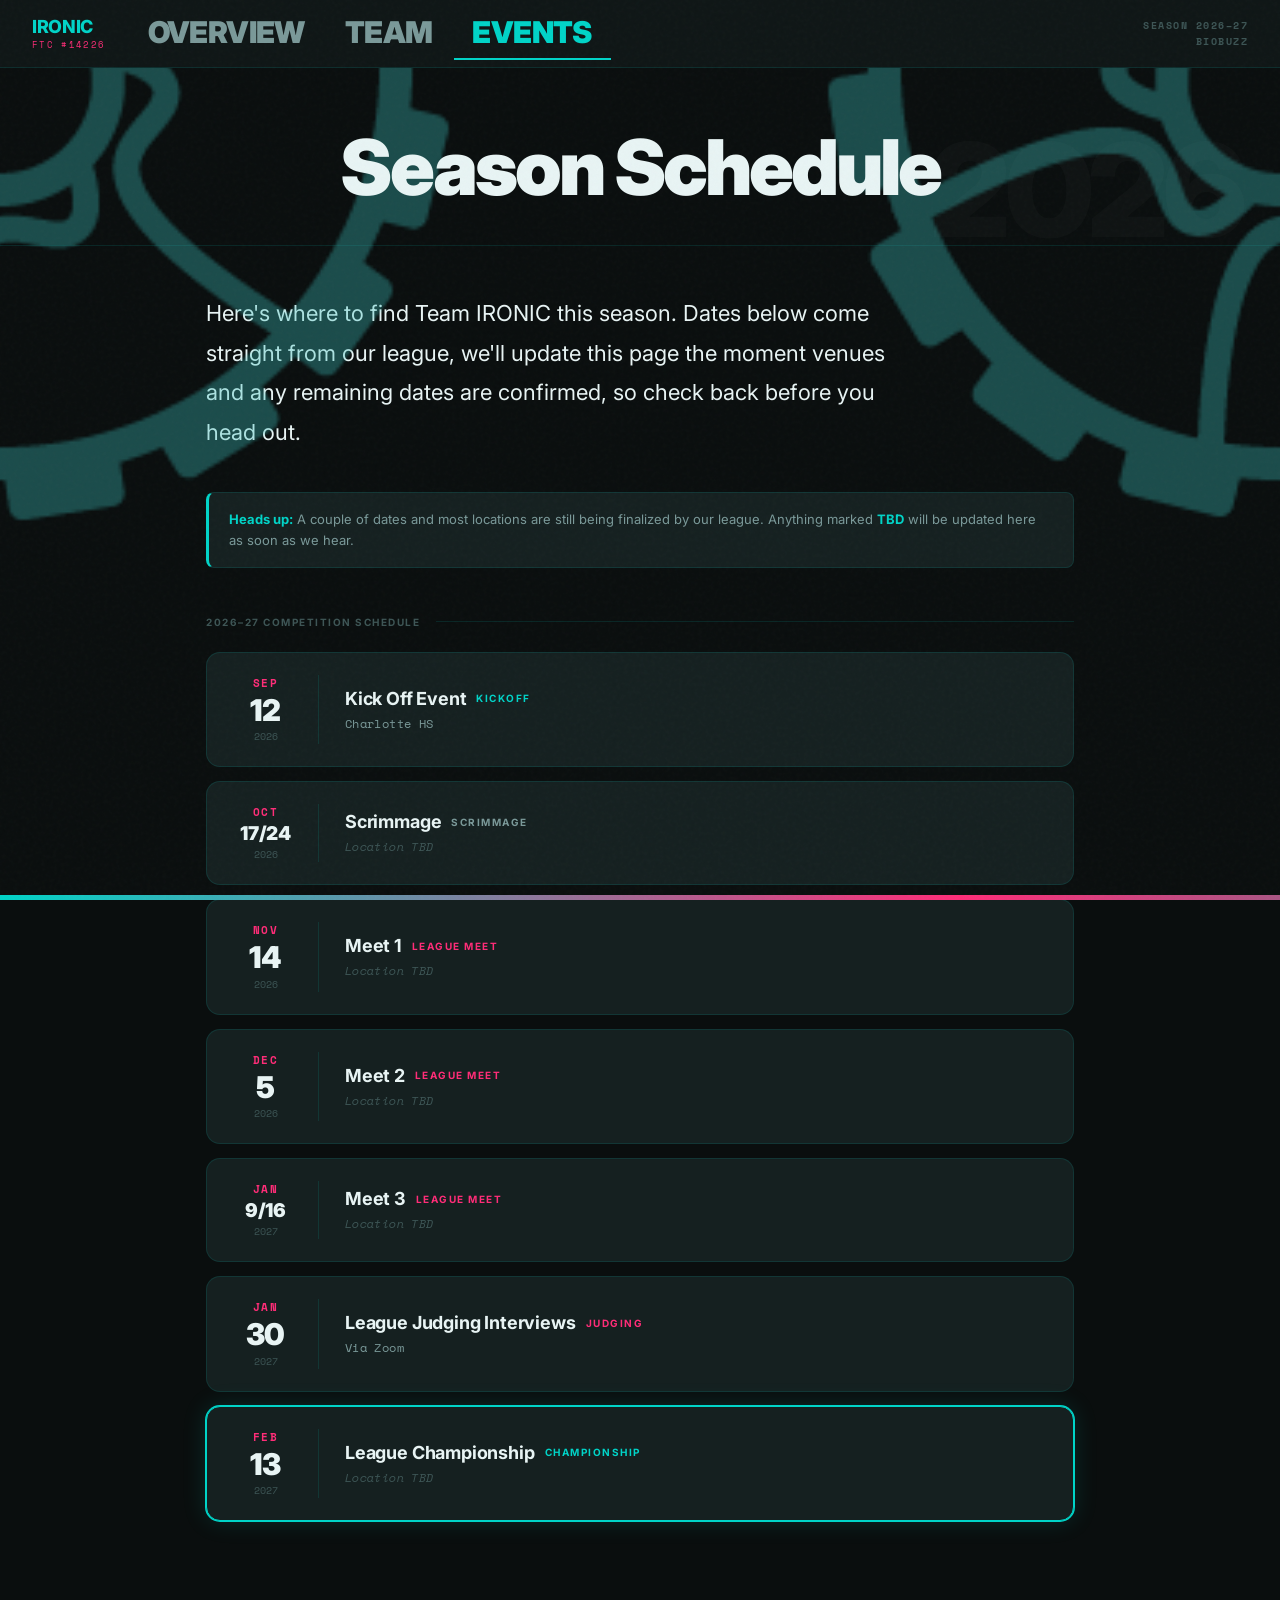
==== commit 584ac3b0: "Add files via upload" ====
--- a/events.html
+++ b/events.html
@@ -11,22 +11,24 @@
 </head>
 <!--
   EVENTS / SCHEDULE PAGE
-  =======================
-  Layout top to bottom:
-    1. Top bar (nav)              — shared across every page
-    2. Page header                — "Season Schedule" title + corner gears
-    3. Events content              — intro text, TBD note, .event-timeline
-
-  HOW TO ADD AN EVENT:
-    Copy one <div class="event-card"> block inside .event-timeline and
-    edit the month/day/year, event name, and location. Set
-    .event-type-tag's class to one of: kickoff, scrimmage, meet,
-    judging, championship (each has its own color, see style.css
-    section 11). Add class "featured" to .event-card for the glowing
-    highlight (used on the championship).
-
-  Styles for everything on this page live in style.css, section 11
-  ("EVENTS / SCHEDULE PAGE").
+
+  What's on this page, top to bottom:
+    1. Top bar (nav), same one every page uses
+    2. Page header, "Season Schedule" title plus the corner gears
+    3. Events content, intro text, the TBD note, and .event-timeline
+
+  How to add an event:
+  Copy one <div class="event-card"> block inside .event-timeline and
+  edit the month, day, year, event name and location.
+
+  The event type tag used to be a pill badge, that got dropped. It's
+  now just plain text using the shared "type-caption" class plus a
+  color: "text-teal" for kickoff/championship, "text-pink" for
+  meet/judging, "text-dim" for scrimmage. Add class "featured" to
+  event-card for the glowing highlight, that's what the championship
+  uses.
+
+  Full notes on this file's CSS are in style-guide.pdf, section 11.
 -->
 <body data-page="events.html">
 
@@ -35,14 +37,14 @@
 <header class="topbar">
   <div class="topbar-brand">
     <div class="topbar-logo"><span>IRON</span>IC</div>
-    <div class="topbar-number">FTC #14226</div>
+    <div class="topbar-number mono">FTC #14226</div>
   </div>
   <nav class="topbar-links">
-    <a class="nav-link" href="index.html">Overview</a>
-    <a class="nav-link" href="team.html">Team</a>
-    <a class="nav-link" href="events.html">Events</a>
+    <a class="nav-link type-caption-heading" href="index.html">Overview</a>
+    <a class="nav-link type-caption-heading" href="team.html">Team</a>
+    <a class="nav-link type-caption-heading" href="events.html">Events</a>
   </nav>
-  <div class="topbar-meta">
+  <div class="topbar-meta type-caption mono">
     Season 2026–27<br>
     BIOBUZZ
   </div>
@@ -52,7 +54,7 @@
 
 <div class="page active" id="page-events">
   <div class="page-header" style="position: relative; text-align: center; overflow: visible;">
-    <h1 class="page-title" style="white-space: nowrap; position: relative; z-index: 3;">Season Schedule</h1>
+    <h1 class="page-title type-headline" style="white-space: nowrap; position: relative; z-index: 3;">Season Schedule</h1>
     <div class="page-bg-text">2026</div>
 
     <!-- top-right gear -->
@@ -68,7 +70,7 @@
 
   <div class="events-content">
 
-    <p class="lead events-intro">
+    <p class="lead type-body events-intro">
       Here's where to find Team IRONIC this season. Dates below come straight from our league, we'll
       update this page the moment venues and any remaining dates are confirmed, so check back before you head out.
     </p>
@@ -78,119 +80,119 @@
       Anything marked <strong>TBD</strong> will be updated here as soon as we hear.
     </div>
 
-    <div class="events-section-title">2026–27 Competition Schedule</div>
+    <div class="events-section-title type-caption">2026–27 Competition Schedule</div>
 
     <div class="event-timeline">
 
       <!-- Kick Off -->
       <div class="event-card">
         <div class="event-date-block">
-          <div class="event-month">Sep</div>
-          <div class="event-day">12</div>
-          <div class="event-year">2026</div>
+          <div class="event-month mono">Sep</div>
+          <div class="event-day type-caption-heading">12</div>
+          <div class="event-year mono">2026</div>
         </div>
         <div class="event-body">
           <div class="event-name-row">
             <span class="event-name">Kick Off Event</span>
-            <span class="event-type-tag kickoff">Kickoff</span>
-          </div>
-          <div class="event-location">Charlotte HS</div>
+            <span class="type-caption text-teal">Kickoff</span>
+          </div>
+          <div class="event-location mono">Charlotte HS</div>
         </div>
       </div>
 
       <!-- Scrimmage -->
       <div class="event-card">
         <div class="event-date-block">
-          <div class="event-month">Oct</div>
-          <div class="event-day multi">17/24</div>
-          <div class="event-year">2026</div>
+          <div class="event-month mono">Oct</div>
+          <div class="event-day multi type-caption-heading">17/24</div>
+          <div class="event-year mono">2026</div>
         </div>
         <div class="event-body">
           <div class="event-name-row">
             <span class="event-name">Scrimmage</span>
-            <span class="event-type-tag scrimmage">Scrimmage</span>
-          </div>
-          <div class="event-location tbd">Location TBD</div>
+            <span class="type-caption text-dim">Scrimmage</span>
+          </div>
+          <div class="event-location tbd mono">Location TBD</div>
         </div>
       </div>
 
       <!-- Meet 1 -->
       <div class="event-card">
         <div class="event-date-block">
-          <div class="event-month">Nov</div>
-          <div class="event-day">14</div>
-          <div class="event-year">2026</div>
+          <div class="event-month mono">Nov</div>
+          <div class="event-day type-caption-heading">14</div>
+          <div class="event-year mono">2026</div>
         </div>
         <div class="event-body">
           <div class="event-name-row">
             <span class="event-name">Meet 1</span>
-            <span class="event-type-tag meet">League Meet</span>
-          </div>
-          <div class="event-location tbd">Location TBD</div>
+            <span class="type-caption text-pink">League Meet</span>
+          </div>
+          <div class="event-location tbd mono">Location TBD</div>
         </div>
       </div>
 
       <!-- Meet 2 -->
       <div class="event-card">
         <div class="event-date-block">
-          <div class="event-month">Dec</div>
-          <div class="event-day">5</div>
-          <div class="event-year">2026</div>
+          <div class="event-month mono">Dec</div>
+          <div class="event-day type-caption-heading">5</div>
+          <div class="event-year mono">2026</div>
         </div>
         <div class="event-body">
           <div class="event-name-row">
             <span class="event-name">Meet 2</span>
-            <span class="event-type-tag meet">League Meet</span>
-          </div>
-          <div class="event-location tbd">Location TBD</div>
+            <span class="type-caption text-pink">League Meet</span>
+          </div>
+          <div class="event-location tbd mono">Location TBD</div>
         </div>
       </div>
 
       <!-- Meet 3 -->
       <div class="event-card">
         <div class="event-date-block">
-          <div class="event-month">Jan</div>
-          <div class="event-day multi">9/16</div>
-          <div class="event-year">2027</div>
+          <div class="event-month mono">Jan</div>
+          <div class="event-day multi type-caption-heading">9/16</div>
+          <div class="event-year mono">2027</div>
         </div>
         <div class="event-body">
           <div class="event-name-row">
             <span class="event-name">Meet 3</span>
-            <span class="event-type-tag meet">League Meet</span>
-          </div>
-          <div class="event-location tbd">Location TBD</div>
+            <span class="type-caption text-pink">League Meet</span>
+          </div>
+          <div class="event-location tbd mono">Location TBD</div>
         </div>
       </div>
 
       <!-- Judging -->
       <div class="event-card">
         <div class="event-date-block">
-          <div class="event-month">Jan</div>
-          <div class="event-day">30</div>
-          <div class="event-year">2027</div>
+          <div class="event-month mono">Jan</div>
+          <div class="event-day type-caption-heading">30</div>
+          <div class="event-year mono">2027</div>
         </div>
         <div class="event-body">
           <div class="event-name-row">
             <span class="event-name">League Judging Interviews</span>
-            <span class="event-type-tag judging">Judging</span>
-          </div>
-          <div class="event-location">Via Zoom</div>
+            <span class="type-caption text-pink">Judging</span>
+          </div>
+          <div class="event-location mono">Via Zoom</div>
         </div>
       </div>
 
       <!-- Championship -->
       <div class="event-card featured">
         <div class="event-date-block">
-          <div class="event-month">Feb</div>
-          <div class="event-day">13</div>
-          <div class="event-year">2027</div>
+          <div class="event-month mono">Feb</div>
+          <div class="event-day type-caption-heading">13</div>
+          <div class="event-year mono">2027</div>
         </div>
         <div class="event-body">
           <div class="event-name-row">
             <span class="event-name">League Championship</span>
-            <span class="event-type-tag championship">Championship</span>
-          </div>
-          <div class="event-location tbd">Location TBD</div>
+            <span class="type-caption text-teal">Championship</span>
+          </div>
+          <div class="event-location tbd mono">Location TBD</div>
         </div>
       </div>
 
--- a/style.css
+++ b/style.css
@@ -1,45 +1,28 @@
-/* ================================================================
-   TEAM IRONIC WEBSITE — STYLESHEET
-   ================================================================
-   This file is organized top-to-bottom in the order things appear
-   on the pages. Jump to a section by searching for its banner
-   comment, e.g. search "TOP BAR / NAVIGATION".
-
-   TABLE OF CONTENTS
-   1.  Color variables (:root)               — change the whole site's palette
-   2.  Global reset & base
-   3.  Noise overlay effect
-   4.  Top bar / navigation                  — used on every page
-   5.  Page layout (main, .page)
-   6.  Page header banner                    — Team & Events page titles
-   7.  Home page — overview hero (text/stats)
-   8.  Home page — hero banner (gears + team name)
-   9.  Gear spin decorative animation
-   10. Countdown card                        — home page only
-   11. Events / schedule page
-   12. Team page — member cards + role tags
-   13. Scrollbar styling
-   14. Glow / RGB decorative effects
-   15. Planned / not-yet-built sections
-   16. Responsive / mobile styles             — intentionally empty, see note
-
-   HOW TO IMPLEMENT COMMON CHANGES
-   - Change site colors:          edit the variables in section 1 (:root)
-   - Add/remove a nav link:       edit <nav class="topbar-links"> in each .html file
-   - Add a team member:           copy a .team-card block in team.html (section 12)
-   - Add an event:                copy an .event-card block in events.html (section 11)
-   - Change the countdown date:   edit NEXT_COMP_DATE in script.js
-   - Add mobile/responsive rules: use section 16 at the bottom of this file
-   ================================================================ */
-
-
-/* ================================================================
-   1. COLOR VARIABLES
-   ================================================================
-   Every color used on the site is defined once here. Change a
-   value below and it updates everywhere that variable is used —
-   you should not need to hunt through the file for hex codes.
-   ================================================================ */
+/* TABLE OF CONTENTS
+   Full explanations for each numbered section live in
+   style-guide.pdf. This file just keeps the section markers so you
+   can jump around fast.
+
+   1.  Color variables
+   2.  Baseline setup
+   3.  Background texture
+   4.  Navigation bar
+   5.  Page intersection with nav prevention
+   6.  Page headlines
+   7.  Index - General overview
+   8.  Index - decoration
+   9.  Gear spinning animation
+   10. Event countdown card
+   11. Events overall page
+   12. Team overall page
+   13. Scroll bar
+   14. RGB strip
+   15. Typography system
+   16. Utility text colors
+*/
+
+
+/* 1. Color variables */
 :root {
   --teal: #00D4C8;
   --teal-dim: #00A89E;
@@ -59,9 +42,7 @@
 }
 
 
-/* ================================================================
-   2. GLOBAL RESET & BASE
-   ================================================================ */
+/* 2. Baseline setup */
 * { margin: 0; padding: 0; box-sizing: border-box; }
 
 html { scroll-behavior: smooth; }
@@ -76,13 +57,7 @@
 }
 
 
-/* ================================================================
-   3. NOISE OVERLAY EFFECT
-   ================================================================
-   A subtle full-screen grain texture sitting on top of everything.
-   Purely decorative — safe to delete this whole block if you ever
-   want a flat background instead.
-   ================================================================ */
+/* 3. Background texture */
 body::before {
   content: "";
   position: fixed;
@@ -94,14 +69,7 @@
 }
 
 
-/* ================================================================
-   4. TOP BAR / NAVIGATION
-   ================================================================
-   The fixed header used on every page (index.html, team.html,
-   events.html). Markup lives in each page's <header class="topbar">.
-   The currently-active link gets its ".active" class added
-   automatically by script.js based on the page's data-page attribute.
-   ================================================================ */
+/* 4. Navigation bar */
 .topbar {
   position: fixed;
   top: 0; left: 0; right: 0;
@@ -133,7 +101,6 @@
 }
 
 .topbar-number {
-  font-family: "Space Mono", monospace;
   font-size: 9px;
   color: var(--pink);
   letter-spacing: 0.15em;
@@ -153,9 +120,6 @@
   cursor: pointer;
   transition: all 0.2s;
   border-bottom: 2px solid transparent;
-  font-family: "Space Mono", monospace;
-  font-size: 11px;
-  letter-spacing: 0.1em;
   color: var(--text-dim);
   text-transform: uppercase;
   text-decoration: none;
@@ -169,14 +133,10 @@
   border-bottom-color: var(--teal);
 }
 
-/* pink accent on every other nav item hover */
 .nav-link:nth-child(even):hover { color: var(--pink); border-bottom-color: var(--pink); }
 
 .topbar-meta {
-  font-family: "Space Mono", monospace;
-  font-size: 9px;
   color: var(--text-muted);
-  letter-spacing: 0.1em;
   text-align: right;
   line-height: 1.6;
   flex-shrink: 0;
@@ -184,13 +144,7 @@
 }
 
 
-/* ================================================================
-   5. PAGE LAYOUT
-   ================================================================
-   <main> holds the current page's content below the fixed top bar.
-   Each top-level page wrapper uses .page / .page.active for a
-   simple fade-in on load.
-   ================================================================ */
+/* 5. Page intersection with nav prevention */
 main { margin-left: 0; margin-top: 68px; min-height: 100vh; }
 
 .page { display: none; animation: fadeIn 0.3s ease; }
@@ -198,25 +152,14 @@
 @keyframes fadeIn { from { opacity:0; transform:translateY(6px); } to { opacity:1; transform:translateY(0); } }
 
 
-/* ================================================================
-   6. PAGE HEADER BANNER
-   ================================================================
-   The big title banner at the top of team.html and events.html
-   (e.g. "Our Team", "Season Schedule"), including the giant faint
-   background year text and the spinning corner gears.
-   ================================================================ */
+/* 6. Page headlines */
 .page-header {
   padding: 64px 56px 40px;
   position: relative; overflow: hidden;
   border-bottom: 1px solid var(--border);
 }
 
-.page-title {
-  font-family: "Inter", sans-serif;
-  font-size: clamp(42px, 6vw, 80px);
-  font-weight: 900;
-  line-height: 0.95; color: var(--text); letter-spacing: -0.04em;
-}
+.page-title { color: var(--text); }
 .page-title .accent { color: var(--teal); }
 .page-bg-text {
   position: absolute; right: 40px; bottom: -10px;
@@ -226,14 +169,7 @@
 }
 
 
-/* ================================================================
-   7. HOME PAGE — OVERVIEW HERO (text, stats bar, CTA)
-   ================================================================
-   The "who we are" block on index.html: the lead paragraph, the
-   Seasons/Events/Rookie Year/Team Number stat pills, and the
-   "Meet the Team" button. Sits directly under the hero banner
-   (section 8) at the top of the home page.
-   ================================================================ */
+/* 7. Index - General overview */
 .overview-hero {
   display: grid; grid-template-columns: 1fr 420px;
   gap: 0; align-items: stretch; min-height: 380px;
@@ -244,10 +180,6 @@
   border-right: 1px solid var(--border);
   display: flex; flex-direction: column; justify-content: space-between;
 }
-.hero-text .lead {
-  font-size: 22px; line-height: 1.8; color: var(--text-dim);
-  margin-bottom: 0; font-weight: 400; max-width: 680px;
-}
 
 .stat-label {
   font-size: 12px; font-weight: 500; color: var(--text-muted);
@@ -255,14 +187,7 @@
 }
 
 
-/* ================================================================
-   8. HOME PAGE — HERO BANNER (team name + gears)
-   ================================================================
-   The full-width banner at the very top of index.html: team number,
-   "IRONIC" wordmark, EST/school meta block, the two decorative
-   spinning gears bleeding off the bottom corners, and the glowing
-   cutoff line beneath it.
-   ================================================================ */
+/* 8. Index - decoration */
 .hero-banner-wrap {
   position: relative;
   width: 100%;
@@ -286,25 +211,14 @@
 }
 
 .hero-teamnum {
-  font-family: "Inter", sans-serif;
-  font-size: 18px;
-  font-weight: 700;
   color: var(--text-muted);
-  letter-spacing: 0.05em;
   text-decoration: underline;
   text-decoration-color: var(--border);
   text-underline-offset: 6px;
   margin-bottom: 8px;
 }
 
-.hero-teamname {
-  font-family: "Inter", sans-serif;
-  font-size: clamp(80px, 11vw, 160px);
-  font-weight: 900;
-  color: var(--teal);
-  letter-spacing: -0.04em;
-  line-height: 0.9;
-}
+.hero-teamname { color: var(--teal); }
 
 .hero-meta-block {
   position: fixed;
@@ -313,13 +227,7 @@
   text-align: right;
   z-index: 50;
 }
-.hero-meta-line {
-  font-family: "Space Mono", monospace;
-  font-size: 11px;
-  color: var(--text-dim);
-  letter-spacing: 0.08em;
-  line-height: 1.6;
-}
+.hero-meta-line { color: var(--text-dim); line-height: 1.6; }
 .hero-meta-line:first-child { color: var(--pink); font-weight: 700; }
 
 .hero-stats {
@@ -340,18 +248,10 @@
   flex-direction: column;
   gap: 3px;
 }
-.hero-stat-num {
-  font-family: "Inter", sans-serif;
-  font-size: 20px; font-weight: 800;
-  color: var(--pink); letter-spacing: -0.02em; line-height: 1;
-}
-.hero-stat-label {
-  font-size: 10px; font-weight: 500;
-  color: var(--pink); opacity: 0.7; text-transform: uppercase; letter-spacing: 0.05em;
-}
+.hero-stat-num { color: var(--pink); }
+.hero-stat-label { color: var(--pink); opacity: 0.7; }
 .hero-stat-div { width: 1px; background: var(--border); flex-shrink: 0; }
 
-/* gears bleeding off bottom corners — same size, exactly half cropped by page edge */
 .hero-gear-desktop-left {
   position: absolute;
   bottom: -460px; left: -300px;
@@ -378,26 +278,14 @@
 }
 
 
-/* ================================================================
-   9. GEAR SPIN DECORATIVE ANIMATION
-   ================================================================
-   Shared by every spinning gear image on the site (hero banner gears
-   on index.html, corner gears on team.html/events.html page headers).
-   Apply .gear-spin or .gear-spin-reverse to any <img src="gear.png">.
-   ================================================================ */
+/* 9. Gear spinning animation */
 @keyframes spin-cw  { from { transform: rotate(0deg); } to { transform: rotate(360deg); } }
 @keyframes spin-ccw { from { transform: rotate(0deg); } to { transform: rotate(-360deg); } }
 .gear-spin         { animation: spin-cw  20s linear infinite; display: block; width: 100%; }
 .gear-spin-reverse { animation: spin-ccw 20s linear infinite; display: block; width: 100%; }
 
 
-/* ================================================================
-   10. COUNTDOWN CARD
-   ================================================================
-   Home page only. Shows the live countdown to NEXT_COMP_DATE
-   (set in script.js). Digits are updated every second by
-   updateCountdown() in script.js.
-   ================================================================ */
+/* 10. Event countdown card */
 .countdown-card {
   background: var(--surface);
   border: 1px solid var(--border);
@@ -405,7 +293,6 @@
   padding: 40px 40px 36px;
 }
 .countdown-label {
-  font-family: "Space Mono", monospace;
   font-size: 13px;
   color: var(--teal);
   letter-spacing: 0.2em;
@@ -445,7 +332,6 @@
   font-variant-numeric: tabular-nums;
 }
 .countdown-sublabel {
-  font-family: "Space Mono", monospace;
   font-size: 9px;
   font-weight: 700;
   letter-spacing: 0.12em;
@@ -460,7 +346,6 @@
   padding-top: 8px;
 }
 .countdown-event {
-  font-family: "Space Mono", monospace;
   font-size: 12px;
   font-weight: 700;
   color: var(--teal);
@@ -470,19 +355,9 @@
 }
 
 
-/* ================================================================
-   11. EVENTS / SCHEDULE PAGE (events.html)
-   ================================================================
-   HOW TO ADD AN EVENT: copy one .event-card block in events.html's
-   .event-timeline and edit the month/day/year, name, location, and
-   .event-type-tag class (kickoff / scrimmage / meet / judging /
-   championship — each has its own color below). Add class
-   "featured" to .event-card to give it the glowing teal highlight
-   (used for the championship).
-   ================================================================ */
+/* 11. Events overall page */
 .events-section-title {
-  font-family: "Inter", sans-serif; font-size: 10px; font-weight: 700;
-  letter-spacing: 0.15em; text-transform: uppercase; color: var(--text-muted);
+  color: var(--text-muted);
   margin-bottom: 24px; display: flex; align-items: center; gap: 16px;
 }
 .events-section-title::after { content: ""; flex: 1; height: 1px; background: var(--border); }
@@ -534,19 +409,13 @@
   padding-right: 22px;
 }
 .event-month {
-  font-family: "Space Mono", monospace;
   font-size: 11px; font-weight: 700; letter-spacing: 0.15em;
   text-transform: uppercase; color: var(--pink);
   margin-bottom: 4px;
 }
-.event-day {
-  font-family: "Inter", sans-serif;
-  font-size: 30px; font-weight: 900; color: var(--text);
-  line-height: 1.05; letter-spacing: -0.02em;
-}
+.event-day { color: var(--text); }
 .event-day.multi { font-size: 19px; }
 .event-year {
-  font-family: "Space Mono", monospace;
   font-size: 10px; color: var(--text-muted); margin-top: 3px;
 }
 
@@ -558,49 +427,14 @@
 .event-name {
   font-size: 18px; font-weight: 700; color: var(--text); letter-spacing: -0.01em;
 }
-.event-type-tag {
-  display: inline-block;
-  font-family: "Space Mono", monospace;
-  font-size: 9px; font-weight: 700; letter-spacing: 0.08em;
-  text-transform: uppercase; padding: 3px 9px; border-radius: 20px;
-  flex-shrink: 0;
-}
-.event-type-tag.kickoff      { background: var(--teal-glow); color: var(--teal); border: 1px solid var(--teal-border); }
-.event-type-tag.scrimmage    { background: rgba(255,255,255,0.06); color: var(--text-dim); border: 1px solid var(--border); }
-.event-type-tag.meet         { background: rgba(255,45,120,0.12); color: var(--pink); border: 1px solid rgba(255,45,120,0.3); }
-.event-type-tag.judging      { background: rgba(255,215,0,0.1); color: #FFD966; border: 1px solid rgba(255,215,0,0.3); }
-.event-type-tag.championship { background: var(--teal-glow); color: var(--teal); border: 1px solid var(--teal-border); }
 
 .event-location {
-  font-family: "Space Mono", monospace;
   font-size: 12px; color: var(--text-dim); letter-spacing: 0.03em;
 }
 .event-location.tbd { color: var(--text-muted); font-style: italic; }
 
-.event-badges {
-  flex-shrink: 0;
-  display: flex; flex-direction: column; align-items: flex-end; gap: 6px;
-}
-.event-badge {
-  font-family: "Space Mono", monospace;
-  font-size: 9px; font-weight: 700; letter-spacing: 0.1em; text-transform: uppercase;
-  padding: 4px 10px; border-radius: 20px; white-space: nowrap;
-}
-.event-badge.confirmed { background: var(--teal-glow); color: var(--teal); border: 1px solid var(--teal-border); }
-.event-badge.tbd       { background: rgba(255,45,120,0.1); color: var(--pink); border: 1px solid rgba(255,45,120,0.25); }
-.event-badge.virtual   { background: rgba(255,255,255,0.06); color: var(--text-dim); border: 1px solid var(--border); }
-
-
-/* ================================================================
-   12. TEAM PAGE (team.html)
-   ================================================================
-   HOW TO ADD A MEMBER: copy one .team-card block inside the
-   relevant .team-grid in team.html (Leadership / Build / Code /
-   Media / Mentors), swap the photo, name, role, and grade, and
-   alternate the "pink"/"blue" modifier class for the accent color.
-   .role-tag pill classes below (build/code/media/mentor/lead) are
-   used only on team.html.
-   ================================================================ */
+
+/* 12. Team overall page */
 .team-content { padding: 48px 56px 72px; }
 .team-grid {
   display: flex !important;
@@ -634,32 +468,12 @@
 .team-card.pink .team-card-img::before { background: var(--pink); }
 .team-card.blue .team-card-img::before { background: var(--teal); }
 .team-card-body { padding: 0; text-align: center; }
-.team-card-name { font-size: 15px; font-weight: 600; color: var(--text); margin-bottom: 4px; letter-spacing: -0.01em; }
+.team-card-name { color: var(--text); margin-bottom: 4px; }
 .team-card-role { font-size: 11px; font-weight: 500; color: var(--teal); text-transform: uppercase; letter-spacing: 0.06em; }
 .team-card.pink .team-card-role { color: var(--pink); }
 .team-card.blue .team-card-role { color: var(--teal); }
 .team-card-grade { font-size: 11px; color: var(--text-muted); margin-top: 3px; }
 
-/* role pill under each team member's name/grade */
-.role-tag {
-  display: inline-block;
-  font-family: 'Space Mono', monospace;
-  font-size: 9px;
-  font-weight: 700;
-  letter-spacing: 0.08em;
-  text-transform: uppercase;
-  padding: 3px 9px;
-  border-radius: 20px;
-  margin-top: 6px;
-}
-.role-tag.build   { background: var(--teal-glow); color: var(--teal); border: 1px solid var(--teal-border); }
-.role-tag.code    { background: rgba(255,45,120,0.12); color: var(--pink); border: 1px solid rgba(255,45,120,0.3); }
-.role-tag.media   { background: rgba(255,255,255,0.06); color: var(--text-dim); border: 1px solid var(--border); }
-.role-tag.mentor  { background: rgba(255,215,0,0.1); color: #FFD966; border: 1px solid rgba(255,215,0,0.3); }
-.role-tag.lead    { background: var(--teal-glow); color: var(--teal); border: 1px solid var(--teal-border); }
-
-/* centers the section divider titles (Leadership / Build / Code / etc.)
-   with a line on both sides — used only on team.html */
 .team-content .events-section-title {
   justify-content: center;
 }
@@ -671,9 +485,7 @@
 }
 
 
-/* ================================================================
-   13. SCROLLBAR STYLING
-   ================================================================ */
+/* 13. Scroll bar */
 ::-webkit-scrollbar { width: 4px; }
 ::-webkit-scrollbar-track { background: var(--bg); }
 ::-webkit-scrollbar-thumb {
@@ -682,26 +494,7 @@
 }
 
 
-/* ================================================================
-   14. GLOW / RGB DECORATIVE EFFECTS
-   ================================================================ */
-.glow-dot {
-  display: inline-block;
-  width: 6px;
-  height: 6px;
-  border-radius: 50%;
-  background: var(--teal);
-  box-shadow: 0 0 8px var(--teal);
-  margin-right: 8px;
-  animation: pulse 2s infinite;
-}
-@keyframes pulse {
-  0%,100% { opacity: 1; }
-  50% { opacity: 0.4; }
-}
-
-/* thin light strip that cycles through the site colors, fixed to the
-   very bottom of every page (markup: <div class="rgb-strip"> in each .html file) */
+/* 14. RGB strip */
 .rgb-strip {
   display: block;
   position: fixed;
@@ -720,33 +513,73 @@
 }
 
 
-/* ================================================================
-   15. PLANNED / NOT-YET-BUILT SECTIONS
-   ================================================================
-   These pages/sections were sketched out at some point but don't
-   exist in the site yet (no nav link, no .html file). Kept here as
-   a reminder of what's planned. Add real rules under a banner like
-   the ones above when you actually build each one:
-     - Alumni     (former team members, quotes)
-     - Awards     (featured awards, e.g. Connect Award / Control Award)
-     - Sponsors   (sponsor logos / thank-yous)
-     - Contact    (contact form / info)
-   ================================================================ */
-
-
-/* ================================================================
-   16. RESPONSIVE / MOBILE STYLES
-   ================================================================
-   Intentionally empty. All previous mobile/tablet media queries
-   were removed on purpose — the mobile experience is being rebuilt
-   from scratch. Add new breakpoints here when that work starts.
-
-   HOW TO ADD A BREAKPOINT:
-     @media (max-width: 700px) {
-       .some-class { ... }
-     }
-
-   Previously-used breakpoints, for reference only (not restored):
-   1100px (tablet), 900px/1000px (countdown card), 700px and 480px
-   (top bar / countdown digits on small phones).
-   ================================================================ */
+/* 15. Typography system */
+.type-hero-headline {
+  font-family: "Inter", sans-serif;
+  font-size: clamp(80px, 11vw, 160px);
+  font-weight: 900;
+  letter-spacing: -0.04em;
+  line-height: 0.9;
+}
+
+.type-headline {
+  font-family: "Inter", sans-serif;
+  font-size: clamp(42px, 6vw, 80px);
+  font-weight: 900;
+  letter-spacing: -0.04em;
+  line-height: 0.95;
+}
+
+.type-subhead {
+  font-family: "Inter", sans-serif;
+  font-size: 18px;
+  font-weight: 700;
+  letter-spacing: 0.05em;
+}
+
+.type-body {
+  font-family: "Inter", sans-serif;
+  font-size: 22px;
+  font-weight: 400;
+  line-height: 1.8;
+  max-width: 680px;
+}
+
+.type-caption-heading {
+  font-family: "Inter", sans-serif;
+  font-size: 30px;
+  font-weight: 900;
+  letter-spacing: -0.02em;
+  line-height: 1.05;
+}
+
+.type-caption {
+  font-family: "Inter", sans-serif;
+  font-size: 10px;
+  font-weight: 700;
+  letter-spacing: 0.15em;
+  text-transform: uppercase;
+}
+
+.type-button {
+  font-family: "Inter", sans-serif;
+  font-size: 14px;
+  font-weight: 700;
+  letter-spacing: 0.01em;
+}
+
+.type-names {
+  font-family: "Inter", sans-serif;
+  font-size: 15px;
+  font-weight: 600;
+  letter-spacing: -0.01em;
+}
+
+.mono { font-family: "Space Mono", monospace; }
+
+
+/* 16. Utility text colors */
+.text-teal { color: var(--teal); }
+.text-pink { color: var(--pink); }
+.text-dim  { color: var(--text-dim); }
+.tag-line  { margin-top: 6px; }
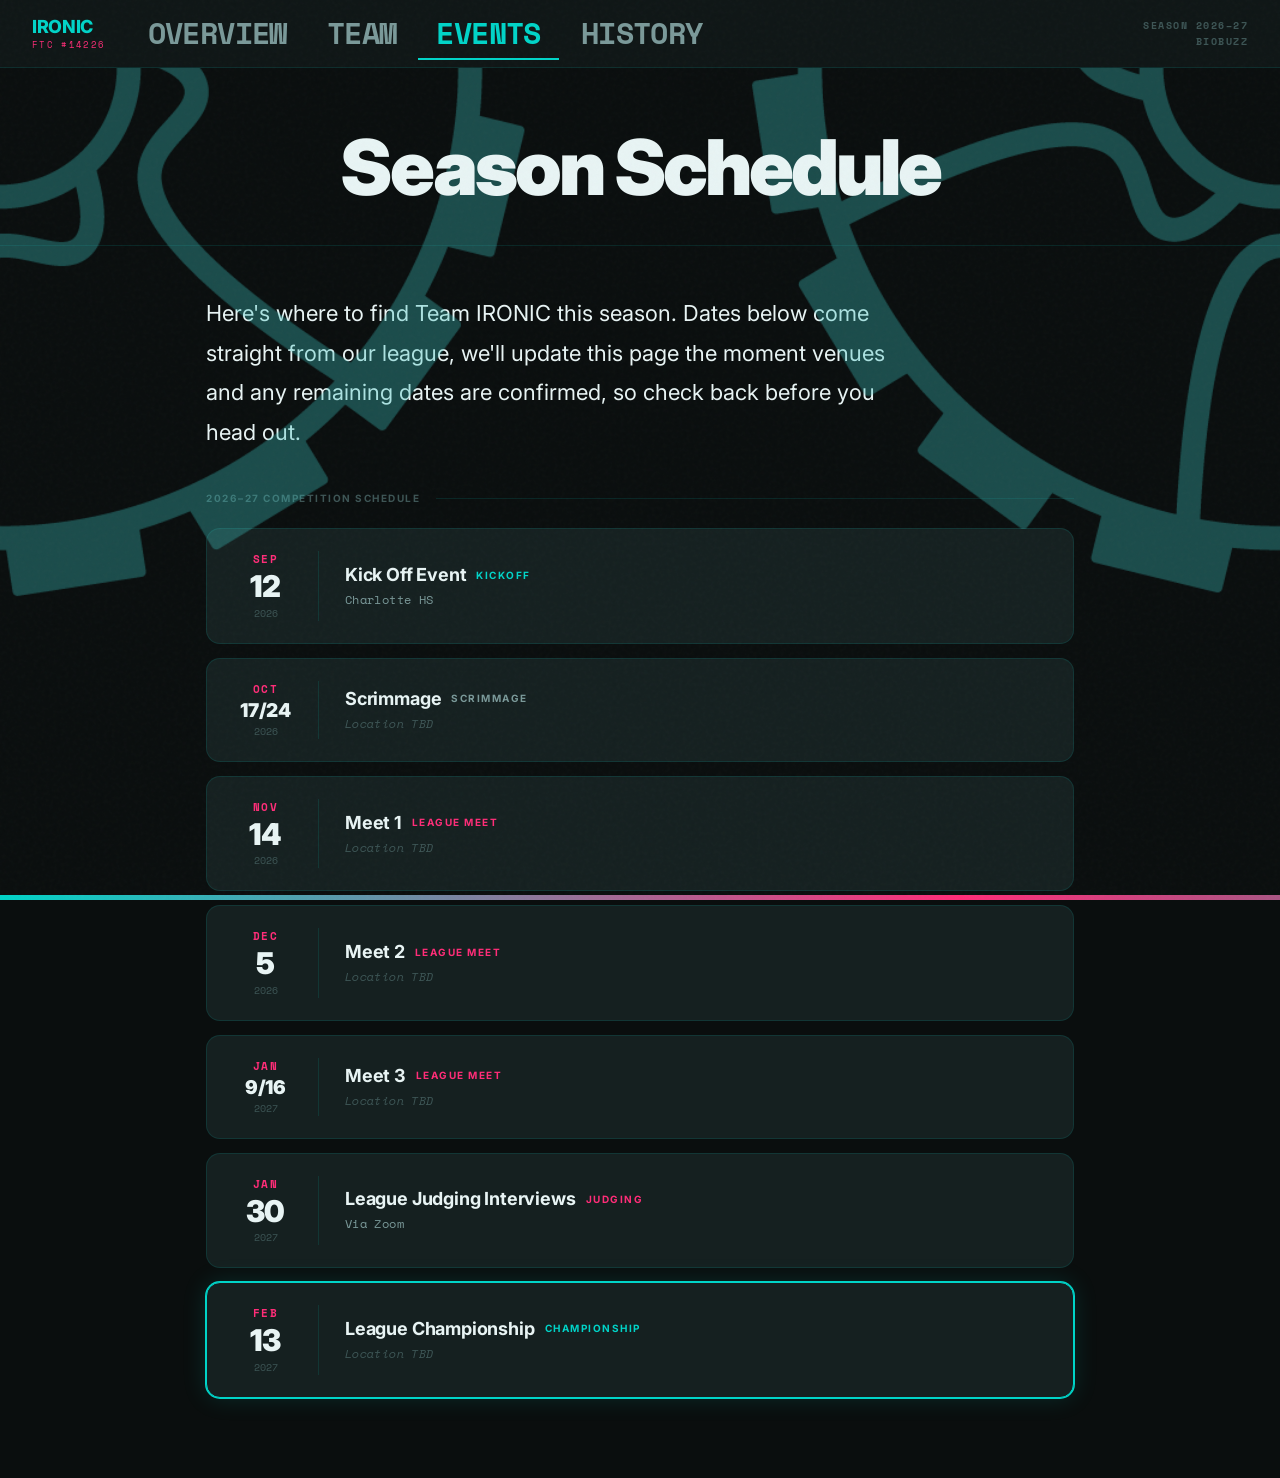
==== commit 42fe9afc: "Add files via upload" ====
--- a/events.html
+++ b/events.html
@@ -3,7 +3,7 @@
 <head>
 <meta charset="UTF-8">
 <meta name="viewport" content="width=device-width, initial-scale=1.0">
-<title>Events — Team IRONIC</title>
+<title>Team IRONIC</title>
 <link rel="preconnect" href="https://fonts.googleapis.com">
 <link rel="preconnect" href="https://fonts.gstatic.com" crossorigin>
 <link href="https://fonts.googleapis.com/css2?family=Inter:wght@300;400;500;600;700;800;900&family=Space+Mono:wght@400;700&display=swap" rel="stylesheet">
@@ -14,8 +14,10 @@
 
   What's on this page, top to bottom:
     1. Top bar (nav), same one every page uses
-    2. Page header, "Season Schedule" title plus the corner gears
-    3. Events content, intro text, the TBD note, and .event-timeline
+    2. Page header, "Season Schedule" title plus the corner gears —
+       this is the only page that still has them (Team's copy got
+       removed) and the faint year watermark got dropped here too
+    3. Events content, intro text, and .event-timeline
 
   How to add an event:
   Copy one <div class="event-card"> block inside .event-timeline and
@@ -43,6 +45,7 @@
     <a class="nav-link type-caption-heading" href="index.html">Overview</a>
     <a class="nav-link type-caption-heading" href="team.html">Team</a>
     <a class="nav-link type-caption-heading" href="events.html">Events</a>
+    <a class="nav-link type-caption-heading" href="history.html">History</a>
   </nav>
   <div class="topbar-meta type-caption mono">
     Season 2026–27<br>
@@ -55,7 +58,6 @@
 <div class="page active" id="page-events">
   <div class="page-header" style="position: relative; text-align: center; overflow: visible;">
     <h1 class="page-title type-headline" style="white-space: nowrap; position: relative; z-index: 3;">Season Schedule</h1>
-    <div class="page-bg-text">2026</div>
 
     <!-- top-right gear -->
     <div style="position: absolute; top: 0; right: 0; width: 600px; height: 600px; overflow: hidden; pointer-events: none; z-index: 1;">
@@ -75,11 +77,6 @@
       update this page the moment venues and any remaining dates are confirmed, so check back before you head out.
     </p>
 
-    <div class="events-note">
-      <strong>Heads up:</strong> A couple of dates and most locations are still being finalized by our league.
-      Anything marked <strong>TBD</strong> will be updated here as soon as we hear.
-    </div>
-
     <div class="events-section-title type-caption">2026–27 Competition Schedule</div>
 
     <div class="event-timeline">
--- a/style.css
+++ b/style.css
@@ -19,6 +19,7 @@
    14. RGB strip
    15. Typography system
    16. Utility text colors
+   17. History - past seasons page
 */
 
 
@@ -143,6 +144,14 @@
   margin-left: auto;
 }
 
+/* Swapped the top nav out of Inter and onto the site's other existing
+   typeface (Space Mono, already used everywhere via ".mono") instead
+   of the heavy uppercase Inter it had from .type-caption-heading.
+   Written as ".topbar .nav-link" (not just ".nav-link") so it beats
+   .type-caption-heading's font-family on specificity — no new font
+   was added, this just points at the other one already loaded. */
+.topbar .nav-link { font-family: "Space Mono", monospace; }
+
 
 /* 5. Page intersection with nav prevention */
 main { margin-left: 0; margin-top: 68px; min-height: 100vh; }
@@ -160,13 +169,6 @@
 }
 
 .page-title { color: var(--text); }
-.page-title .accent { color: var(--teal); }
-.page-bg-text {
-  position: absolute; right: 40px; bottom: -10px;
-  font-family: "Inter", sans-serif; font-size: 130px; font-weight: 900;
-  color: rgba(255,255,255,0.025); pointer-events: none; user-select: none;
-  line-height:1; letter-spacing: -0.05em;
-}
 
 
 /* 7. Index - General overview */
@@ -179,11 +181,6 @@
   padding: 56px 56px 48px;
   border-right: 1px solid var(--border);
   display: flex; flex-direction: column; justify-content: space-between;
-}
-
-.stat-label {
-  font-size: 12px; font-weight: 500; color: var(--text-muted);
-  letter-spacing: 0; text-transform: none;
 }
 
 
@@ -338,13 +335,6 @@
   text-transform: uppercase;
   color: var(--text-muted);
 }
-.countdown-sep {
-  font-family: "Inter", sans-serif;
-  font-size: 28px;
-  font-weight: 900;
-  color: var(--text-muted);
-  padding-top: 8px;
-}
 .countdown-event {
   font-size: 12px;
   font-weight: 700;
@@ -364,19 +354,6 @@
 
 .events-content { padding: 48px 56px 72px; max-width: 980px; margin: 0 auto; }
 .events-intro { margin-bottom: 40px; }
-
-.events-note {
-  background: var(--surface);
-  border: 1px solid var(--border);
-  border-left: 3px solid var(--teal);
-  border-radius: 8px;
-  padding: 16px 20px;
-  font-size: 13px;
-  color: var(--text-dim);
-  line-height: 1.6;
-  margin-bottom: 48px;
-}
-.events-note strong { color: var(--teal); }
 
 .event-timeline {
   display: flex;
@@ -582,4 +559,214 @@
 .text-teal { color: var(--teal); }
 .text-pink { color: var(--pink); }
 .text-dim  { color: var(--text-dim); }
-.tag-line  { margin-top: 6px; }
+
+
+/* 17. History - past seasons page
+   Three-column pattern per Chase's whiteboard sketch, now full-bleed
+   on both edges:
+     - left:   .history-locator, a slightly lighter bar flush against
+               the very left edge of the screen, full page height,
+               holding the sticky season tabs
+     - center: .season-main, one big photo + write-up per season,
+               with .season-awards stacked underneath it, capped to a
+               comfortable reading width
+     - right:  .season-gallery, one tall "photo log" composite that
+               runs from where it starts all the way to the true
+               right edge of the screen (no page padding stopping it)
+
+   No new type sizes here — every text element below reuses one of
+   the existing "type-" classes (or the plain body font) from section
+   15, same as the rest of the site.
+
+   Each season lives in one .season-block. Copy a whole block to add
+   a season, and add a matching .locator-link up in the nav column
+   (href="#season-XXXX-XX" has to match the block's id). The
+   scrollspy in script.js highlights whichever locator link is
+   currently on screen, no manual wiring needed beyond that.
+
+   .season-gallery holds ONE tall composite photo per season (Chase
+   builds these himself once each season's write-up text is final,
+   so the image comes out the right height to match). Swap the
+   .gallery-photolog.placeholder div for a real
+   <div class="gallery-photolog"><img src="..."></div> when that
+   photo exists — no other markup changes needed. */
+.history-content {
+  display: flex;
+  align-items: stretch; /* lets the locator bar's background stretch to match the full season list's height */
+  width: 100%;
+}
+
+.history-locator {
+  flex: 0 0 200px;
+  background: var(--surface); /* one step lighter than the page background, same token used elsewhere for panels */
+  border-right: 1px solid var(--border);
+}
+.history-locator-inner {
+  position: sticky;
+  top: 68px; /* sits right under the fixed topbar */
+  padding: 40px 20px;
+  display: flex;
+  flex-direction: column;
+  gap: 2px;
+}
+.history-locator-label {
+  color: var(--text-muted);
+  margin-bottom: 10px;
+  padding: 0 14px;
+}
+.locator-link {
+  display: flex;
+  flex-direction: column;
+  gap: 2px;
+  padding: 10px 14px;
+  border-left: 2px solid var(--border);
+  color: var(--text-dim);
+  text-decoration: none;
+  transition: all 0.2s;
+}
+.locator-link:hover { color: var(--teal); border-left-color: var(--teal-dim); }
+.locator-link.active {
+  color: var(--teal);
+  border-left-color: var(--teal);
+  background: var(--surface2);
+  border-radius: 0 8px 8px 0;
+}
+.locator-link.active .locator-game { color: var(--teal); opacity: 0.75; }
+
+.history-seasons {
+  flex: 1;
+  min-width: 0;
+  padding: 48px 0 96px 48px; /* no right padding — lets .season-gallery run flush to the screen edge */
+  display: flex;
+  flex-direction: column;
+  gap: 64px;
+}
+
+.season-block {
+  scroll-margin-top: 24px;
+  display: flex;
+  align-items: stretch;
+  padding-bottom: 64px;
+  border-bottom: 1px solid var(--border);
+}
+.season-block:last-child { border-bottom: none; padding-bottom: 0; }
+
+.season-main {
+  /* the right gutter lives here (not on .season-block) so it never
+     touches .season-gallery, which needs to reach the true screen
+     edge with nothing padding it in */
+  flex: 1 1 640px;
+  max-width: 720px;
+  min-width: 0;
+  padding-right: 48px;
+  display: flex;
+  flex-direction: column;
+}
+
+.season-photo {
+  aspect-ratio: 16/9;
+  border-radius: 12px;
+  overflow: hidden;
+  border: 1px solid var(--border);
+  background: var(--surface);
+  position: relative;
+}
+.season-photo img { width: 100%; height: 100%; object-fit: cover; }
+.season-photo.placeholder {
+  display: flex;
+  align-items: center;
+  justify-content: center;
+  color: var(--text-muted);
+  text-align: center;
+  padding: 20px;
+}
+
+.season-heading-row {
+  display: flex;
+  align-items: baseline;
+  gap: 14px;
+  flex-wrap: wrap;
+  margin-top: 24px;
+}
+.season-game { color: var(--teal); }
+.season-years { color: var(--text-muted); }
+
+.season-desc { margin-top: 10px; }
+
+.season-awards {
+  margin-top: 28px;
+  background: var(--surface);
+  border: 1px solid var(--border);
+  border-radius: 12px;
+  padding: 22px 26px;
+}
+.season-awards-title {
+  color: var(--pink);
+  margin-bottom: 18px;
+  display: flex;
+  align-items: center;
+  gap: 10px;
+}
+.award-list { display: flex; flex-direction: column; gap: 18px; }
+.award-item { display: flex; align-items: flex-start; gap: 16px; }
+.award-image {
+  flex-shrink: 0;
+  width: 56px;
+  height: 56px;
+  border-radius: 8px;
+  overflow: hidden;
+  border: 1px solid var(--border);
+  background: var(--surface2);
+}
+.award-image img { width: 100%; height: 100%; object-fit: cover; }
+.award-body { min-width: 0; }
+.award-name { color: var(--text); display: block; margin-bottom: 4px; }
+.award-desc { color: var(--text-dim); }
+.season-awards.tbd { color: var(--text-muted); font-style: italic; }
+
+.season-gallery {
+  /* One tall, narrow "photo log" per season rather than a grid of
+     small shots — Chase builds this as a single composite image
+     sized to the write-up once the text is final. Fixed (skinny)
+     width, pushed flush against the screen's right edge by the
+     auto margin rather than stretching to fill the row. */
+  flex: 0 0 260px;
+  margin-left: auto;
+  display: flex;
+}
+.gallery-photolog {
+  flex: 1;
+  border-radius: 12px 0 0 12px;
+  border: 1px dashed var(--border);
+  border-right: none;
+  background: var(--surface2);
+  overflow: hidden;
+}
+.gallery-photolog img { display: block; width: 100%; height: 100%; object-fit: cover; }
+.gallery-photolog.placeholder {
+  display: flex;
+  align-items: center;
+  justify-content: center;
+  text-align: center;
+  color: var(--text-muted);
+}
+
+@media (max-width: 980px) {
+  .history-content { flex-direction: column; }
+  .history-locator {
+    flex: 0 0 auto;
+    border-right: none;
+    border-bottom: 1px solid var(--border);
+  }
+  .history-locator-inner {
+    position: static;
+    flex-direction: row;
+    flex-wrap: wrap;
+    padding: 20px;
+  }
+  .history-seasons { padding: 32px 24px 64px 24px; }
+  .season-block { flex-direction: column; }
+  .season-main { max-width: none; padding-right: 0; }
+  .season-gallery { flex-basis: auto; min-height: 220px; margin-top: 20px; margin-left: 0; }
+  .gallery-photolog { border-radius: 12px; border-right: 1px dashed var(--border); }
+}
